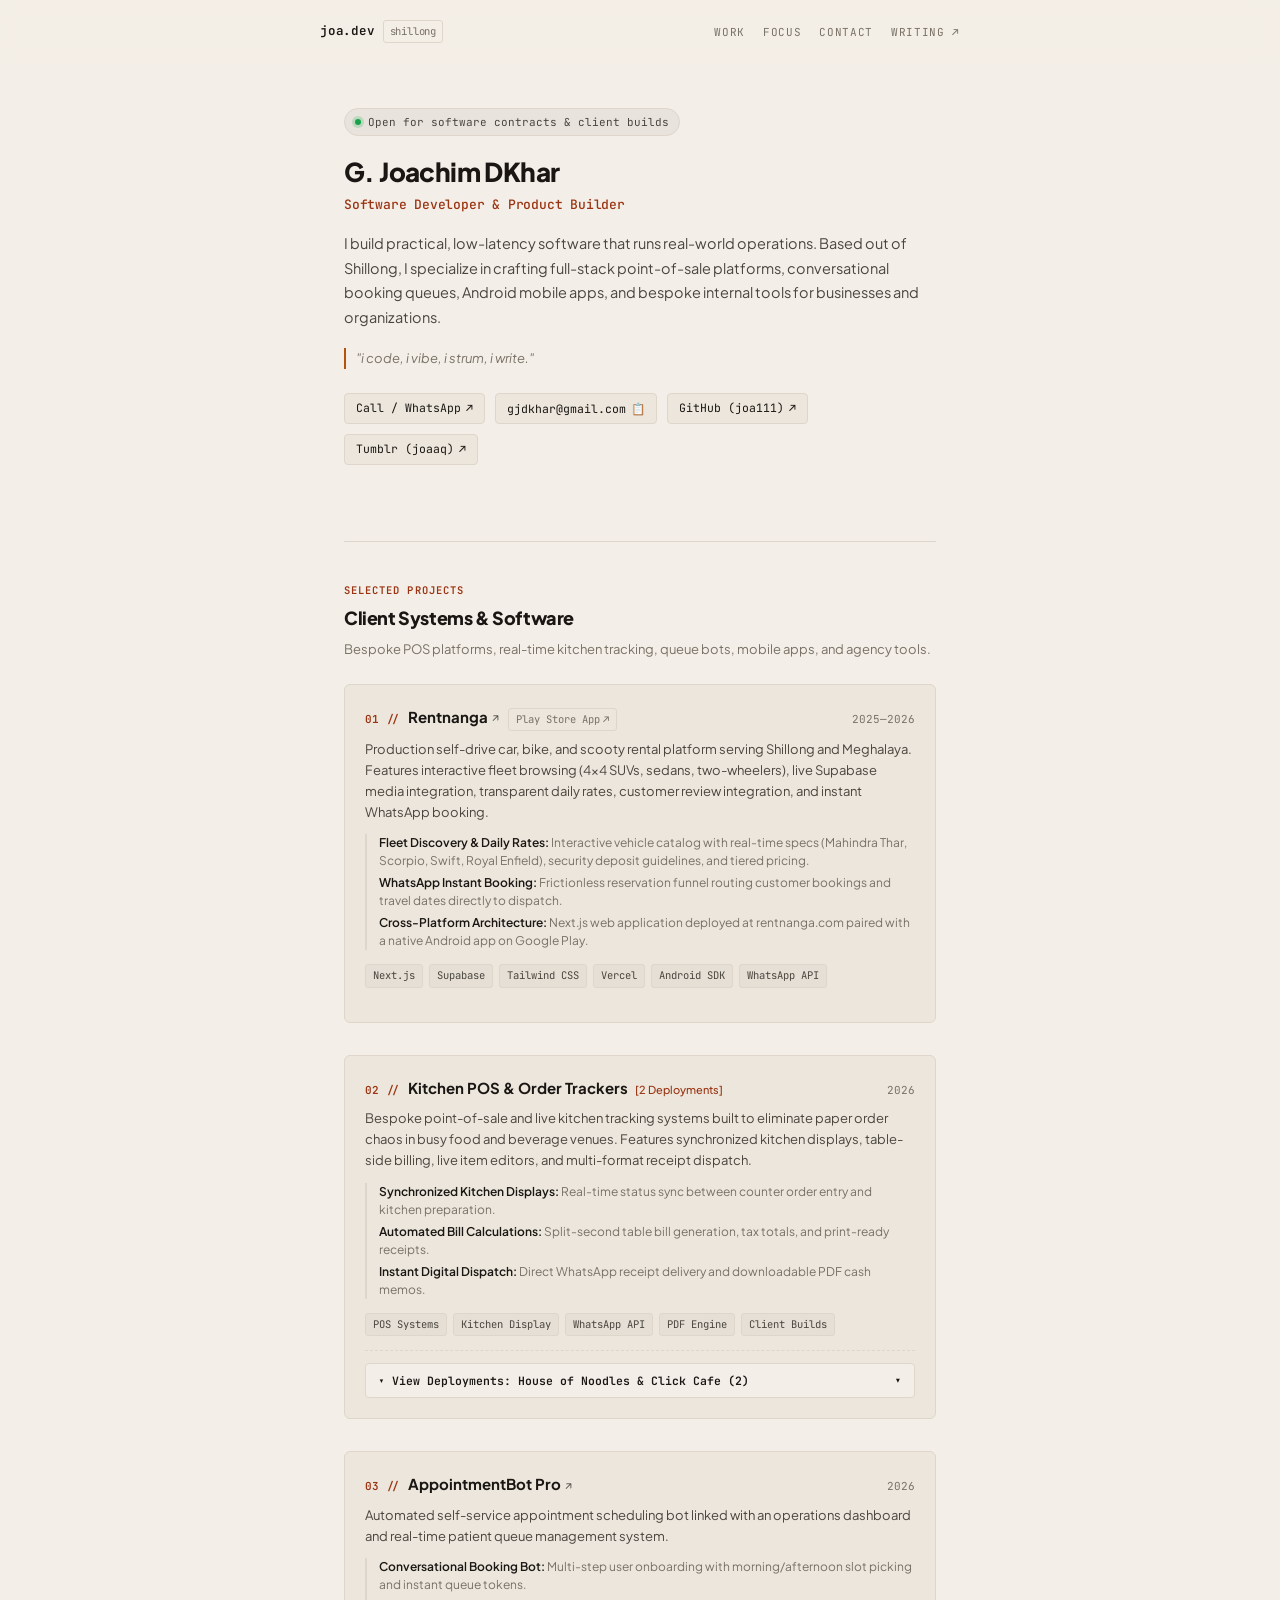
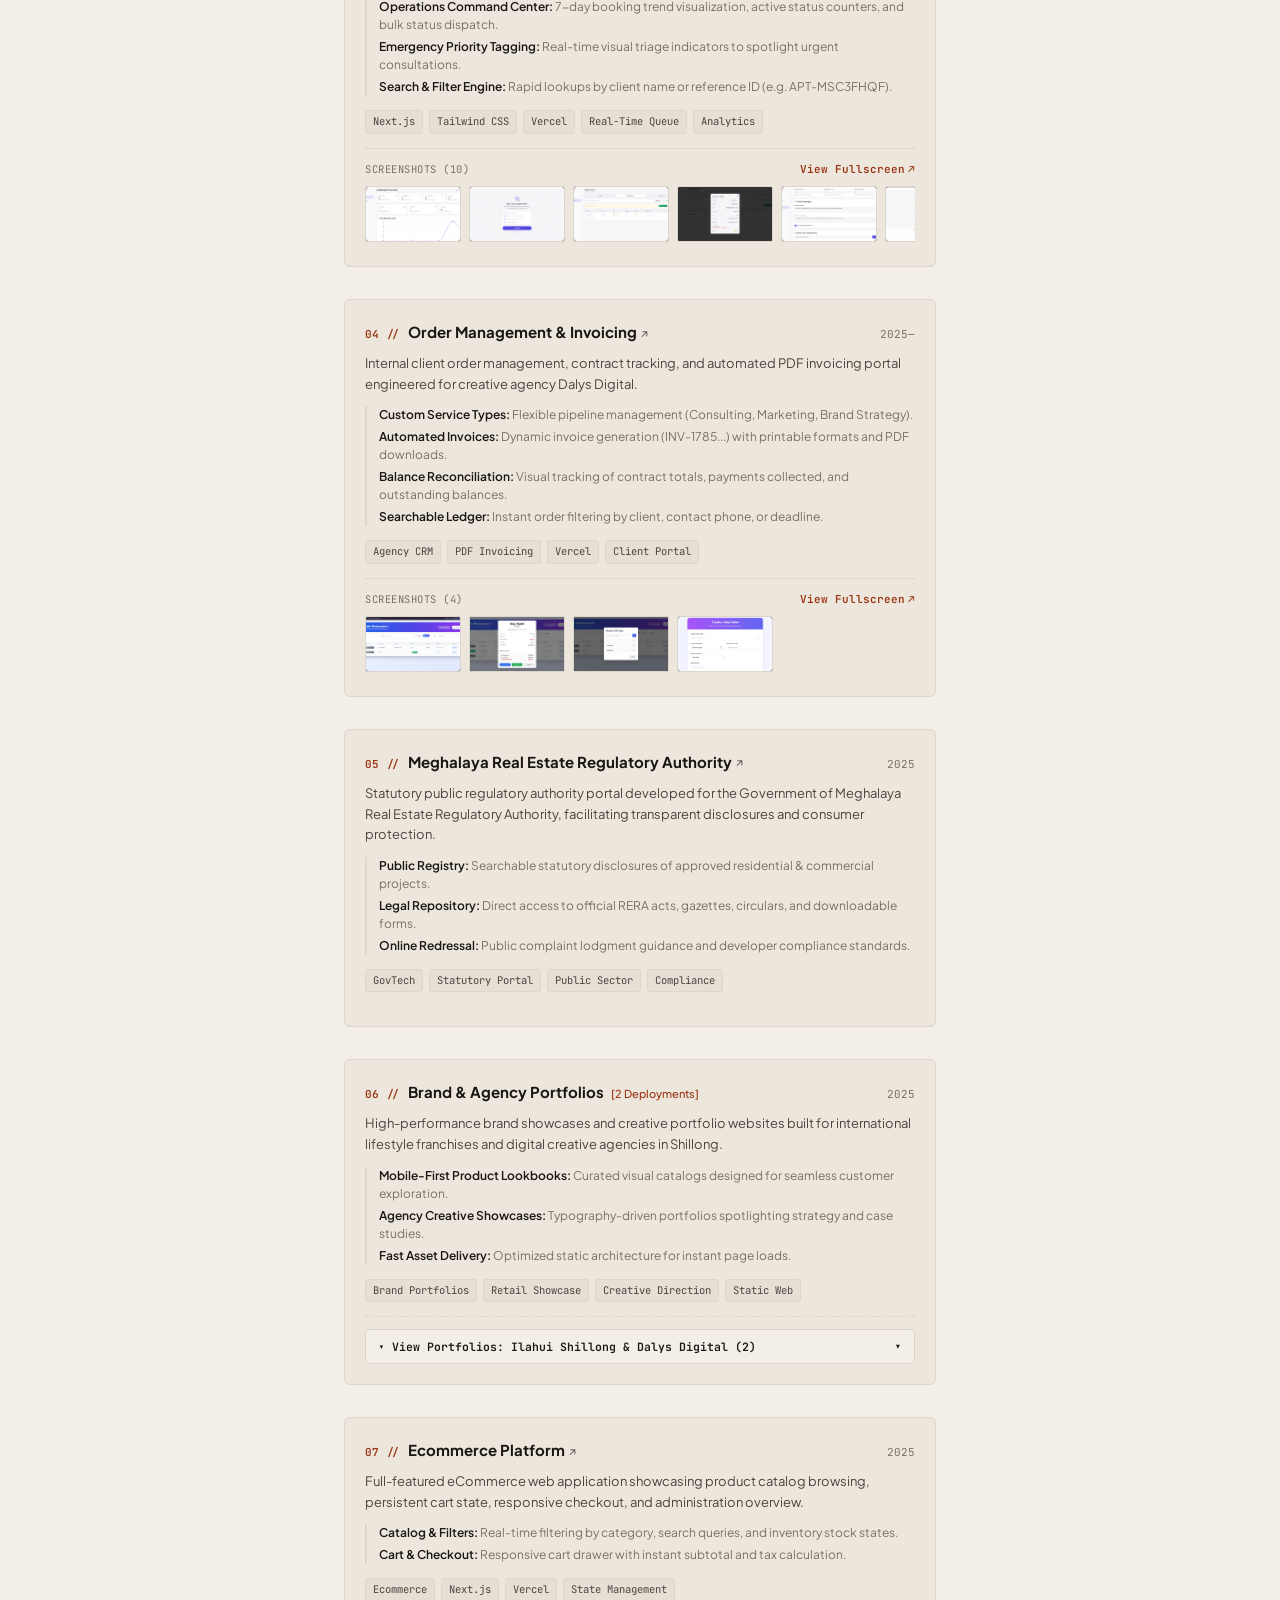
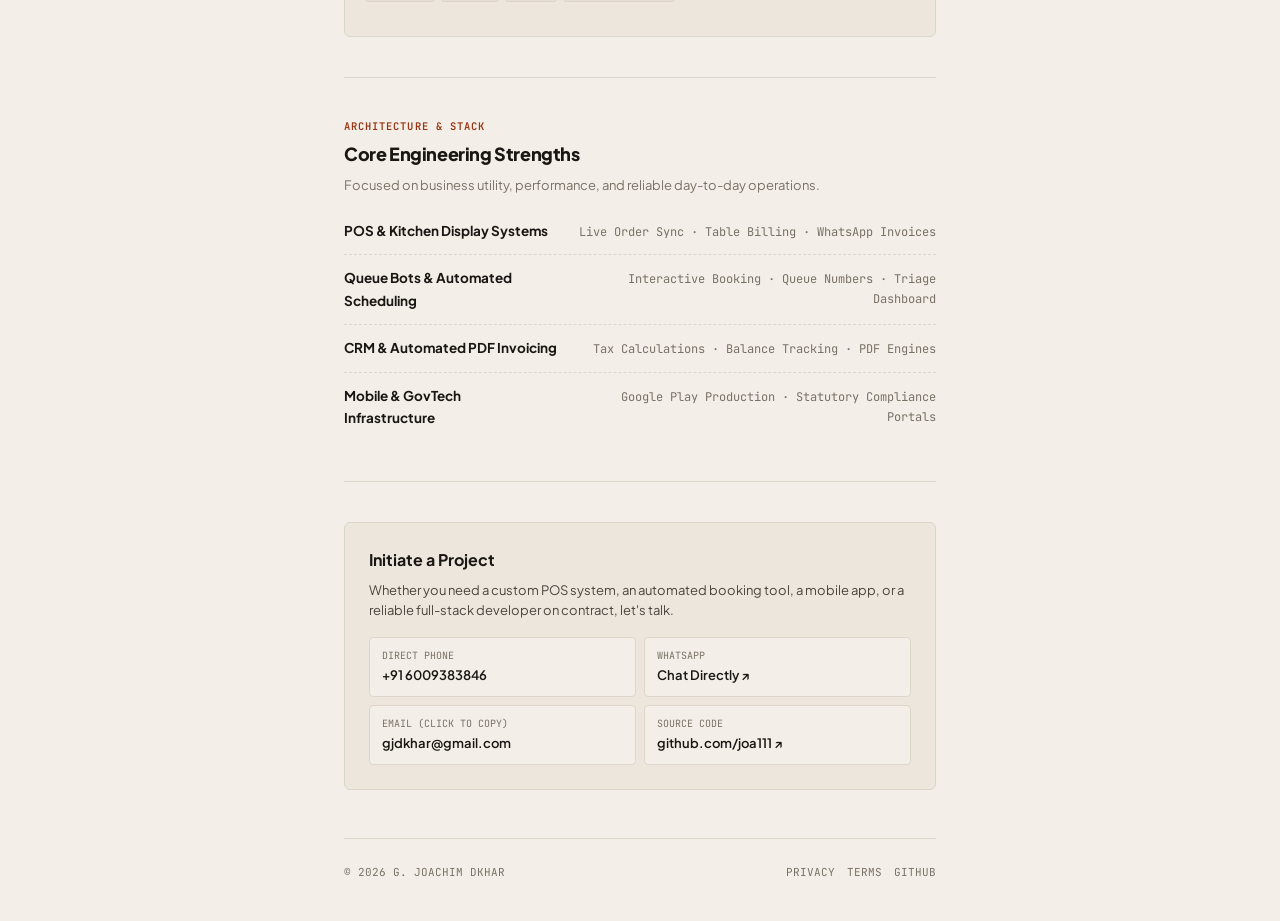
==== index.html @ 20d91b4b "fixed slideshpw" ====
<!DOCTYPE html>
<html lang="en">
<head>
  <meta charset="UTF-8" />
  <meta name="viewport" content="width=device-width, initial-scale=1.0, viewport-fit=cover" />
  
  <title>G. Joachim DKhar — Software Developer &amp; Product Builder</title>
  <meta name="description" content="Portfolio of G. Joachim DKhar (joa). Software developer based in Shillong, Meghalaya. Specializing in custom POS platforms, queue systems, mobile apps, and client tools." />
  <meta name="author" content="G. Joachim DKhar" />
  
  <!-- Open Graph -->
  <meta property="og:title" content="G. Joachim DKhar — Software Developer &amp; Product Builder" />
  <meta property="og:description" content="Custom POS platforms, booking queue bots, Android mobile apps, and client SaaS solutions." />
  <meta property="og:type" content="website" />
  <meta property="og:image" content="assets/noodles-1.png" />
  
  <link rel="icon" href="data:image/svg+xml,<svg xmlns='http://www.w3.org/2000/svg' viewBox='0 0 100 100'><text y='.9em' font-size='90'>⚡</text></svg>" />

  <!-- Google Fonts: Plus Jakarta Sans & JetBrains Mono -->
  <link rel="preconnect" href="https://fonts.googleapis.com" />
  <link rel="preconnect" href="https://fonts.gstatic.com" crossorigin />
  <link href="https://fonts.googleapis.com/css2?family=JetBrains+Mono:wght@400;500;600&family=Plus+Jakarta+Sans:wght@400;500;600;700;800&display=swap" rel="stylesheet" />

  <link rel="stylesheet" href="styles.css" />
</head>
<body>

  <!-- Top Navigation -->
  <header class="site-nav">
    <div class="container nav-row">
      <a href="#top" class="brand-monogram">
        <span>joa.dev</span>
        <span class="badge-city">shillong</span>
      </a>
      <nav class="nav-links">
        <a href="#work">Work</a>
        <a href="#focus">Focus</a>
        <a href="#contact">Contact</a>
        <a href="https://www.tumblr.com/joaaq?source=share" target="_blank" rel="noopener noreferrer">Writing ↗</a>
      </nav>
    </div>
  </header>

  <!-- Main Content -->
  <main id="top">
    <div class="container">

      <!-- Hero Header -->
      <section class="hero">
        <div class="availability-tag">
          <span class="live-dot"></span>
          <span>Open for software contracts &amp; client builds</span>
        </div>

        <h1 class="hero-name">G. Joachim DKhar</h1>
        <p class="hero-role">Software Developer &amp; Product Builder</p>

        <p class="hero-bio">
          I build practical, low-latency software that runs real-world operations. Based out of Shillong, I specialize in crafting full-stack point-of-sale platforms, conversational booking queues, Android mobile apps, and bespoke internal tools for businesses and organizations.
        </p>

        <p class="hero-vibe">
          "i code, i vibe, i strum, i write."
        </p>

        <!-- Quick Connect Chips -->
        <div class="quick-connect-bar">
          <a href="tel:+916009383846" class="connect-pill">
            <span>Call / WhatsApp</span>
            <span>↗</span>
          </a>
          <button type="button" class="connect-pill" onclick="copyVal('gjdkhar@gmail.com', 'email')">
            <span>gjdkhar@gmail.com</span>
            <span>📋</span>
          </button>
          <a href="https://github.com/joa111" target="_blank" rel="noopener noreferrer" class="connect-pill">
            <span>GitHub (joa111)</span>
            <span>↗</span>
          </a>
          <a href="https://www.tumblr.com/joaaq?source=share" target="_blank" rel="noopener noreferrer" class="connect-pill">
            <span>Tumblr (joaaq)</span>
            <span>↗</span>
          </a>
        </div>
      </section>

      <hr class="section-rule" />

      <!-- Selected Work Section -->
      <section id="work">
        <div class="section-intro">
          <span class="section-label-chip">Selected Projects</span>
          <h2 class="section-heading">Client Systems &amp; Software</h2>
          <p class="section-subtext">
            Bespoke POS platforms, real-time kitchen tracking, queue bots, mobile apps, and agency tools.
          </p>
        </div>

        <!-- Rendered Project Stream -->
        <div id="projectsStream" class="projects-stream">
          <!-- Dynamically populated by app.js -->
        </div>
      </section>

      <hr class="section-rule" />

      <!-- Focus & Capabilities -->
      <section id="focus">
        <div class="section-intro">
          <span class="section-label-chip">Architecture &amp; Stack</span>
          <h2 class="section-heading">Core Engineering Strengths</h2>
          <p class="section-subtext">
            Focused on business utility, performance, and reliable day-to-day operations.
          </p>
        </div>

        <div class="focus-ledger">
          <div class="focus-row">
            <span class="focus-item-name">POS &amp; Kitchen Display Systems</span>
            <span class="focus-item-detail">Live Order Sync · Table Billing · WhatsApp Invoices</span>
          </div>
          <div class="focus-row">
            <span class="focus-item-name">Queue Bots &amp; Automated Scheduling</span>
            <span class="focus-item-detail">Interactive Booking · Queue Numbers · Triage Dashboard</span>
          </div>
          <div class="focus-row">
            <span class="focus-item-name">CRM &amp; Automated PDF Invoicing</span>
            <span class="focus-item-detail">Tax Calculations · Balance Tracking · PDF Engines</span>
          </div>
          <div class="focus-row">
            <span class="focus-item-name">Mobile &amp; GovTech Infrastructure</span>
            <span class="focus-item-detail">Google Play Production · Statutory Compliance Portals</span>
          </div>
        </div>
      </section>

      <hr class="section-rule" />

      <!-- Direct Contact Section -->
      <section id="contact">
        <div class="contact-card">
          <h3 class="contact-headline">Initiate a Project</h3>
          <p class="contact-body">
            Whether you need a custom POS system, an automated booking tool, a mobile app, or a reliable full-stack developer on contract, let's talk.
          </p>

          <div class="contact-links-grid">
            <a href="tel:+916009383846" class="contact-tile">
              <span class="tile-label">Direct Phone</span>
              <span class="tile-val">+91 6009383846</span>
            </a>

            <a href="https://wa.me/916009383846" target="_blank" rel="noopener noreferrer" class="contact-tile">
              <span class="tile-label">WhatsApp</span>
              <span class="tile-val">Chat Directly ↗</span>
            </a>

            <div class="contact-tile" style="cursor: pointer" onclick="copyVal('gjdkhar@gmail.com', 'email')">
              <span class="tile-label">Email (Click to Copy)</span>
              <span class="tile-val">gjdkhar@gmail.com</span>
            </div>

            <a href="https://github.com/joa111" target="_blank" rel="noopener noreferrer" class="contact-tile">
              <span class="tile-label">Source Code</span>
              <span class="tile-val">github.com/joa111 ↗</span>
            </a>
          </div>
        </div>
      </section>

      <!-- Footer -->
      <footer class="site-footer">
        <div class="footer-content">
          <span>&copy; 2026 G. Joachim DKhar</span>
          <div class="footer-nav">
            <a href="privacy.html">Privacy</a>
            <a href="terms.html">Terms</a>
            <a href="https://github.com/joa111" target="_blank" rel="noopener noreferrer">GitHub</a>
          </div>
        </div>
      </footer>

    </div>
  </main>

  <!-- Fullscreen Screenshot Viewer Modal -->
  <div id="viewerModal" class="viewer-modal" role="dialog" aria-modal="true" aria-label="Project Screenshot Viewer">
    <div class="viewer-header">
      <div class="viewer-title-info">
        <span id="viewerTitle" class="viewer-title">Project Screenshot</span>
        <span id="viewerCaption" class="viewer-caption">Caption</span>
      </div>
      <button type="button" class="viewer-close-btn" onclick="closeViewer()" aria-label="Close modal">✕</button>
    </div>

    <div id="viewerStage" class="viewer-stage">
      <button type="button" class="viewer-btn viewer-prev" onclick="prevViewerImage()" aria-label="Previous image">←</button>
      <img id="viewerImage" class="viewer-img" src="" alt="Project Screenshot Preview" />
      <button type="button" class="viewer-btn viewer-next" onclick="nextViewerImage()" aria-label="Next image">→</button>
    </div>
  </div>

  <script src="app.js"></script>
</body>
</html>
---- styles.css ----
/* ==========================================================================
   G. Joachim DKhar Portfolio
   Original Tactile Editorial Theme (Warm Parchment & Obsidian Ink)
   Unique layout, craftsman typography, mobile-first responsiveness
   ========================================================================== */

:root {
  /* Warm Tactile Palette */
  --paper: #f3eee7;
  --paper-card: #ece6dc;
  --paper-elevated: #ffffff;
  --ink: #191613;
  --ink-secondary: #4a453e;
  --ink-muted: #797166;
  --ink-faint: #aaa296;
  --rule: #ded6cb;
  --rule-light: #e8e1d7;
  --accent-rust: #9a3412;
  --accent-amber: #b45309;
  --badge-bg: rgba(25, 22, 19, 0.05);

  --max-w: 640px;
  --pad-x: 24px;
  --font-body: 'Plus Jakarta Sans', -apple-system, BlinkMacSystemFont, 'Segoe UI', Roboto, sans-serif;
  --font-mono: 'JetBrains Mono', ui-monospace, Menlo, Monaco, Consolas, monospace;
}

/* Reset */
*, *::before, *::after {
  box-sizing: border-box;
  margin: 0;
  padding: 0;
}

html {
  background-color: var(--paper);
  color: var(--ink);
  font-family: var(--font-body);
  font-size: 14.5px;
  line-height: 1.65;
  -webkit-font-smoothing: antialiased;
  -moz-osx-font-smoothing: grayscale;
  scroll-behavior: smooth;
  scroll-padding-top: 40px;
}

body {
  background-color: var(--paper);
  color: var(--ink);
  min-height: 100vh;
  display: flex;
  flex-direction: column;
}

a {
  color: inherit;
  text-decoration: none;
  transition: color 0.15s ease, opacity 0.15s ease;
}

a:hover {
  color: var(--accent-rust);
}

button {
  font-family: inherit;
  font-size: inherit;
  border: none;
  background: none;
  cursor: pointer;
  color: inherit;
}

/* Container */
.container {
  width: 100%;
  max-width: var(--max-w);
  padding: 0 var(--pad-x);
  margin: 0 auto;
}

/* ==========================================================================
   Header & Navigation
   ========================================================================== */

.site-nav {
  position: sticky;
  top: 0;
  background: rgba(243, 238, 231, 0.92);
  backdrop-filter: blur(10px);
  -webkit-backdrop-filter: blur(10px);
  z-index: 100;
  border-bottom: 1px solid transparent;
  transition: border-color 0.2s ease;
}

.site-nav.scrolled {
  border-bottom-color: var(--rule);
}

.nav-row {
  display: flex;
  justify-content: space-between;
  align-items: center;
  padding: 20px 0;
}

.brand-monogram {
  display: flex;
  align-items: center;
  gap: 8px;
  font-family: var(--font-mono);
  font-size: 12.5px;
  font-weight: 600;
  letter-spacing: -0.2px;
}

.brand-monogram .badge-city {
  font-size: 10.5px;
  color: var(--ink-muted);
  font-weight: 400;
  border: 1px solid var(--rule);
  padding: 2px 6px;
  border-radius: 3px;
}

.nav-links {
  display: flex;
  gap: 18px;
  font-family: var(--font-mono);
  font-size: 11px;
  text-transform: uppercase;
  letter-spacing: 0.06em;
  color: var(--ink-muted);
}

.nav-links a {
  color: var(--ink-muted);
}

.nav-links a:hover {
  color: var(--ink);
  text-decoration: none;
}

/* ==========================================================================
   Hero Section
   ========================================================================== */

.hero {
  padding-top: 44px;
  padding-bottom: 36px;
}

.availability-tag {
  display: inline-flex;
  align-items: center;
  gap: 7px;
  font-family: var(--font-mono);
  font-size: 11px;
  color: var(--ink-secondary);
  background: var(--badge-bg);
  border: 1px solid var(--rule);
  padding: 4px 10px;
  border-radius: 999px;
  margin-bottom: 20px;
}

.availability-tag .live-dot {
  width: 6px;
  height: 6px;
  background-color: #16a34a;
  border-radius: 50%;
  box-shadow: 0 0 0 3px rgba(22, 163, 74, 0.2);
}

.hero-name {
  font-size: 26px;
  font-weight: 800;
  letter-spacing: -0.6px;
  line-height: 1.2;
  margin-bottom: 6px;
  color: var(--ink);
}

.hero-role {
  font-family: var(--font-mono);
  font-size: 13px;
  color: var(--accent-rust);
  font-weight: 500;
  margin-bottom: 16px;
  letter-spacing: -0.2px;
}

.hero-bio {
  font-size: 14.5px;
  color: var(--ink-secondary);
  line-height: 1.7;
  margin-bottom: 18px;
}

.hero-vibe {
  font-size: 13px;
  font-style: italic;
  color: var(--ink-muted);
  border-left: 2px solid var(--accent-amber);
  padding-left: 10px;
  margin-bottom: 24px;
}

/* Quick Touchpoints Bar */
.quick-connect-bar {
  display: flex;
  flex-wrap: wrap;
  gap: 10px;
  font-family: var(--font-mono);
  font-size: 11.5px;
}

.connect-pill {
  display: inline-flex;
  align-items: center;
  gap: 5px;
  padding: 5px 11px;
  border: 1px solid var(--rule);
  background: var(--paper-card);
  border-radius: 4px;
  color: var(--ink);
  transition: all 0.15s ease;
}

.connect-pill:hover {
  border-color: var(--accent-rust);
  color: var(--accent-rust);
  background: var(--paper);
}

/* ==========================================================================
   Section Dividers & Headers
   ========================================================================== */

.section-rule {
  border: none;
  border-top: 1px solid var(--rule);
  margin: 40px 0;
}

.section-intro {
  margin-bottom: 24px;
}

.section-label-chip {
  font-family: var(--font-mono);
  font-size: 10.5px;
  text-transform: uppercase;
  letter-spacing: 0.1em;
  color: var(--accent-rust);
  font-weight: 600;
  margin-bottom: 4px;
  display: block;
}

.section-heading {
  font-size: 18px;
  font-weight: 800;
  letter-spacing: -0.4px;
  color: var(--ink);
  margin-bottom: 6px;
}

.section-subtext {
  font-size: 13px;
  color: var(--ink-muted);
  line-height: 1.6;
}

/* ==========================================================================
   Project Cards (Original Journal Layout)
   ========================================================================== */

.projects-stream {
  display: flex;
  flex-direction: column;
  gap: 32px;
}

.project-entry {
  background: var(--paper-card);
  border: 1px solid var(--rule);
  border-radius: 6px;
  padding: 20px;
  transition: border-color 0.2s ease;
}

.project-entry:hover {
  border-color: var(--ink-muted);
}

.project-topbar {
  display: flex;
  justify-content: space-between;
  align-items: baseline;
  gap: 12px;
  margin-bottom: 8px;
}

.project-index-title {
  display: flex;
  align-items: baseline;
  gap: 8px;
  flex-wrap: wrap;
}

.project-num {
  font-family: var(--font-mono);
  font-size: 11px;
  font-weight: 600;
  color: var(--accent-rust);
}

.project-name {
  font-size: 15px;
  font-weight: 700;
  color: var(--ink);
}

.project-name a {
  display: inline-flex;
  align-items: center;
  gap: 4px;
}

.project-name a:hover {
  color: var(--accent-rust);
}

.project-meta-year {
  font-family: var(--font-mono);
  font-size: 11px;
  color: var(--ink-muted);
  white-space: nowrap;
}

.project-summary-text {
  font-size: 13px;
  color: var(--ink-secondary);
  line-height: 1.6;
  margin-bottom: 12px;
}

/* Highlights */
.project-bullet-list {
  list-style: none;
  display: flex;
  flex-direction: column;
  gap: 4px;
  padding-left: 12px;
  border-left: 2px solid var(--rule);
  margin-bottom: 14px;
}

.project-bullet-list li {
  font-size: 12px;
  color: var(--ink-muted);
  line-height: 1.5;
}

.project-bullet-list li strong {
  color: var(--ink);
  font-weight: 600;
}

/* Tech Pills */
.project-tech-chips {
  display: flex;
  flex-wrap: wrap;
  gap: 6px;
  margin-bottom: 14px;
}

.chip {
  font-family: var(--font-mono);
  font-size: 10.5px;
  color: var(--ink-secondary);
  background: rgba(0, 0, 0, 0.03);
  border: 1px solid var(--rule);
  padding: 2px 7px;
  border-radius: 3px;
}

/* Interactive Screenshot Drawer */
.screenshot-dock {
  border-top: 1px solid var(--rule);
  padding-top: 12px;
  margin-top: 6px;
}

.screenshot-dock-bar {
  display: flex;
  justify-content: space-between;
  align-items: center;
  margin-bottom: 8px;
}

.dock-label {
  font-family: var(--font-mono);
  font-size: 10.5px;
  text-transform: uppercase;
  letter-spacing: 0.05em;
  color: var(--ink-muted);
}

.dock-expand-btn {
  font-family: var(--font-mono);
  font-size: 11px;
  color: var(--accent-rust);
  font-weight: 600;
  display: inline-flex;
  align-items: center;
  gap: 3px;
}

.dock-expand-btn:hover {
  text-decoration: underline;
}

.screenshot-strip {
  display: flex;
  gap: 8px;
  overflow-x: auto;
  padding-bottom: 4px;
  scrollbar-width: thin;
  scrollbar-color: var(--rule) transparent;
}

.screenshot-strip::-webkit-scrollbar {
  height: 4px;
}

.screenshot-strip::-webkit-scrollbar-thumb {
  background: var(--rule);
  border-radius: 2px;
}

.strip-item {
  flex-shrink: 0;
  width: 96px;
  height: 56px;
  border-radius: 3px;
  border: 1px solid var(--rule);
  background: #000;
  overflow: hidden;
  cursor: pointer;
  transition: transform 0.15s ease, border-color 0.15s ease;
}

.strip-item:hover {
  transform: translateY(-2px);
  border-color: var(--ink);
}

.strip-item img {
  width: 100%;
  height: 100%;
  object-fit: cover;
  object-position: top center;
  display: block;
}

/* Expandable Project Groups (Kitchen POS & Portfolios) */
.project-expand-action {
  margin-top: 14px;
  padding-top: 12px;
  border-top: 1px dashed var(--rule);
}

.expand-trigger-btn {
  display: inline-flex;
  align-items: center;
  justify-content: space-between;
  width: 100%;
  padding: 8px 12px;
  background: var(--paper);
  border: 1px solid var(--rule);
  border-radius: 4px;
  font-family: var(--font-mono);
  font-size: 11.5px;
  font-weight: 600;
  color: var(--ink);
  transition: all 0.15s ease;
}

.expand-trigger-btn:hover {
  border-color: var(--accent-rust);
  color: var(--accent-rust);
}

.expand-trigger-btn .sign-icon {
  font-size: 13px;
  transition: transform 0.2s ease;
}

.expand-trigger-btn.active .sign-icon {
  transform: rotate(180deg);
}

.expandable-deck {
  display: none;
  flex-direction: column;
  gap: 20px;
  margin-top: 16px;
  padding-top: 4px;
}

.expandable-deck.open {
  display: flex;
  animation: fadeInDown 0.25s ease forwards;
}

@keyframes fadeInDown {
  from {
    opacity: 0;
    transform: translateY(-6px);
  }
  to {
    opacity: 1;
    transform: translateY(0);
  }
}

.sub-project-card {
  background: var(--paper);
  border: 1px solid var(--rule);
  border-left: 3px solid var(--accent-rust);
  border-radius: 4px;
  padding: 16px;
}

.sub-project-header {
  display: flex;
  justify-content: space-between;
  align-items: baseline;
  gap: 10px;
  margin-bottom: 6px;
}

.sub-project-title {
  font-size: 14px;
  font-weight: 700;
  color: var(--ink);
}

.sub-project-title a {
  display: inline-flex;
  align-items: center;
  gap: 4px;
}

.sub-project-desc {
  font-size: 12.5px;
  color: var(--ink-secondary);
  line-height: 1.55;
  margin-bottom: 10px;
}

/* ==========================================================================
   Focus & Capabilities
   ========================================================================== */

.focus-ledger {
  display: flex;
  flex-direction: column;
  gap: 12px;
}

.focus-row {
  display: flex;
  justify-content: space-between;
  align-items: baseline;
  gap: 16px;
  padding-bottom: 12px;
  border-bottom: 1px dashed var(--rule);
}

.focus-row:last-child {
  border-bottom: none;
}

.focus-item-name {
  font-size: 13.5px;
  font-weight: 700;
  color: var(--ink);
}

.focus-item-detail {
  font-size: 12px;
  color: var(--ink-muted);
  text-align: right;
  font-family: var(--font-mono);
}

/* ==========================================================================
   Contact / Footer
   ========================================================================== */

.contact-card {
  background: var(--paper-card);
  border: 1px solid var(--rule);
  border-radius: 6px;
  padding: 24px;
}

.contact-headline {
  font-size: 16px;
  font-weight: 700;
  color: var(--ink);
  margin-bottom: 6px;
}

.contact-body {
  font-size: 13px;
  color: var(--ink-secondary);
  line-height: 1.6;
  margin-bottom: 16px;
}

.contact-links-grid {
  display: grid;
  grid-template-columns: 1fr;
  gap: 8px;
}

@media (min-width: 480px) {
  .contact-links-grid {
    grid-template-columns: 1fr 1fr;
  }
}

.contact-tile {
  display: flex;
  flex-direction: column;
  padding: 10px 12px;
  background: var(--paper);
  border: 1px solid var(--rule);
  border-radius: 4px;
  transition: border-color 0.15s ease;
}

.contact-tile:hover {
  border-color: var(--accent-rust);
}

.tile-label {
  font-family: var(--font-mono);
  font-size: 10px;
  text-transform: uppercase;
  color: var(--ink-muted);
}

.tile-val {
  font-size: 13px;
  font-weight: 600;
  color: var(--ink);
}

/* Site Footer */
.site-footer {
  border-top: 1px solid var(--rule);
  padding: 24px 0 40px;
  margin-top: 48px;
}

.footer-content {
  display: flex;
  justify-content: space-between;
  align-items: center;
  font-family: var(--font-mono);
  font-size: 11px;
  color: var(--ink-muted);
  text-transform: uppercase;
}

.footer-nav {
  display: flex;
  gap: 12px;
}

/* ==========================================================================
   Lightbox Modal
   ========================================================================== */

.viewer-modal {
  position: fixed;
  inset: 0;
  z-index: 1000;
  background: rgba(25, 22, 19, 0.94);
  backdrop-filter: blur(10px);
  -webkit-backdrop-filter: blur(10px);
  display: flex;
  flex-direction: column;
  opacity: 0;
  pointer-events: none;
  transition: opacity 0.2s ease;
}

.viewer-modal.active {
  opacity: 1;
  pointer-events: auto;
}

.viewer-header {
  display: flex;
  justify-content: space-between;
  align-items: center;
  padding: 14px 20px;
  border-bottom: 1px solid rgba(255, 255, 255, 0.12);
  color: #fff;
  max-width: 960px;
  width: 100%;
  margin: 0 auto;
}

.viewer-title-info {
  display: flex;
  flex-direction: column;
}

.viewer-title {
  font-size: 13px;
  font-weight: 700;
  color: #fff;
}

.viewer-caption {
  font-family: var(--font-mono);
  font-size: 11px;
  color: rgba(255, 255, 255, 0.65);
}

.viewer-close-btn {
  font-size: 18px;
  color: #fff;
  padding: 4px 8px;
}

.viewer-stage {
  flex: 1;
  display: flex;
  align-items: center;
  justify-content: center;
  position: relative;
  padding: 16px;
  max-width: 1000px;
  margin: 0 auto;
  width: 100%;
}

.viewer-img {
  max-width: 100%;
  max-height: 80vh;
  object-fit: contain;
  border-radius: 4px;
  box-shadow: 0 10px 30px rgba(0, 0, 0, 0.6);
  border: 1px solid rgba(255, 255, 255, 0.1);
}

.viewer-btn {
  position: absolute;
  top: 50%;
  transform: translateY(-50%);
  width: 38px;
  height: 38px;
  border-radius: 50%;
  background: rgba(255, 255, 255, 0.12);
  border: 1px solid rgba(255, 255, 255, 0.2);
  color: #fff;
  display: flex;
  align-items: center;
  justify-content: center;
  cursor: pointer;
  transition: all 0.15s ease;
  font-size: 14px;
}

.viewer-btn:hover {
  background: #fff;
  color: #000;
}

.viewer-prev { left: 16px; }
.viewer-next { right: 16px; }

/* Toast */
.toast-pill {
  position: fixed;
  bottom: 24px;
  left: 50%;
  transform: translateX(-50%) translateY(20px);
  background: var(--ink);
  color: var(--paper);
  font-family: var(--font-mono);
  font-size: 11px;
  padding: 6px 14px;
  border-radius: 4px;
  opacity: 0;
  pointer-events: none;
  transition: all 0.2s ease;
  z-index: 2000;
}

.toast-pill.show {
  opacity: 1;
  transform: translateX(-50%) translateY(0);
}

/* Mobile Tweaks */
@media (max-width: 480px) {
  :root {
    --pad-x: 18px;
  }

  .hero-name {
    font-size: 22px;
  }

  .nav-links {
    gap: 12px;
    font-size: 10px;
  }

  .viewer-prev { left: 6px; }
  .viewer-next { right: 6px; }
}
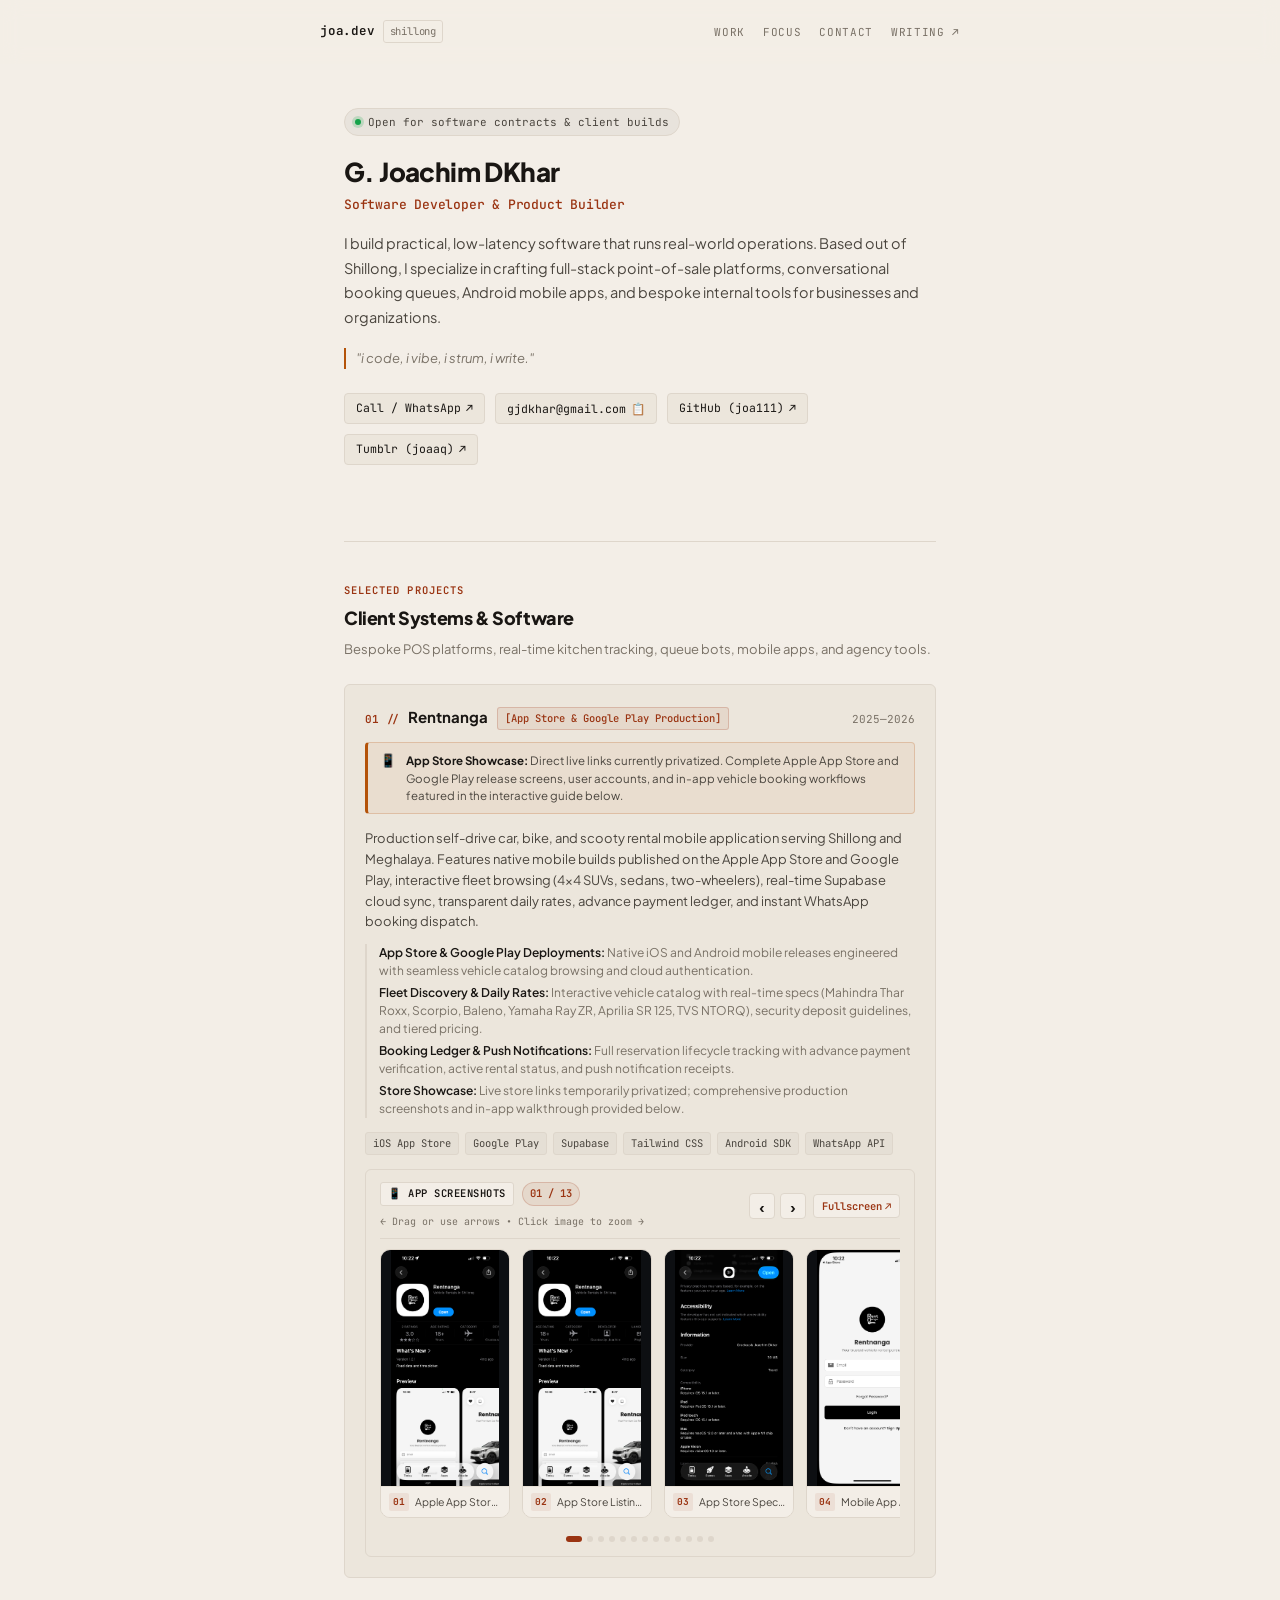
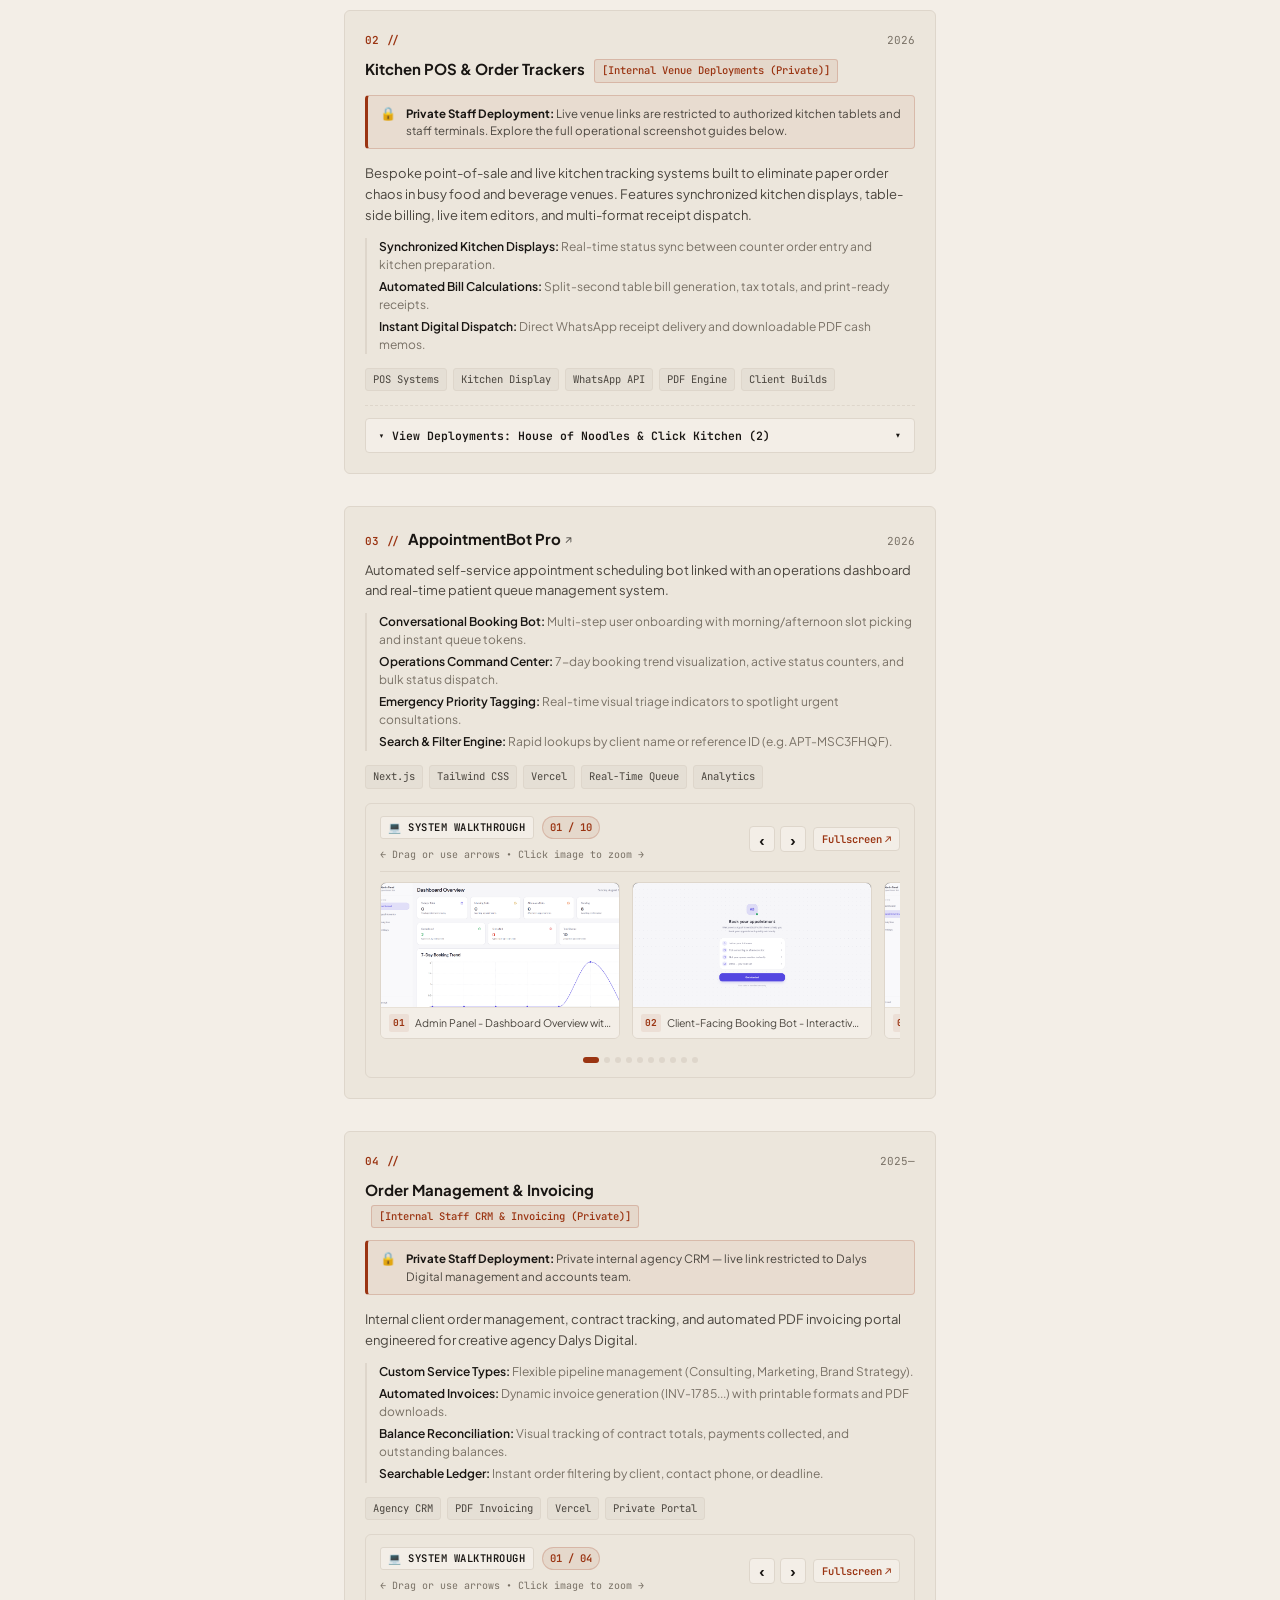
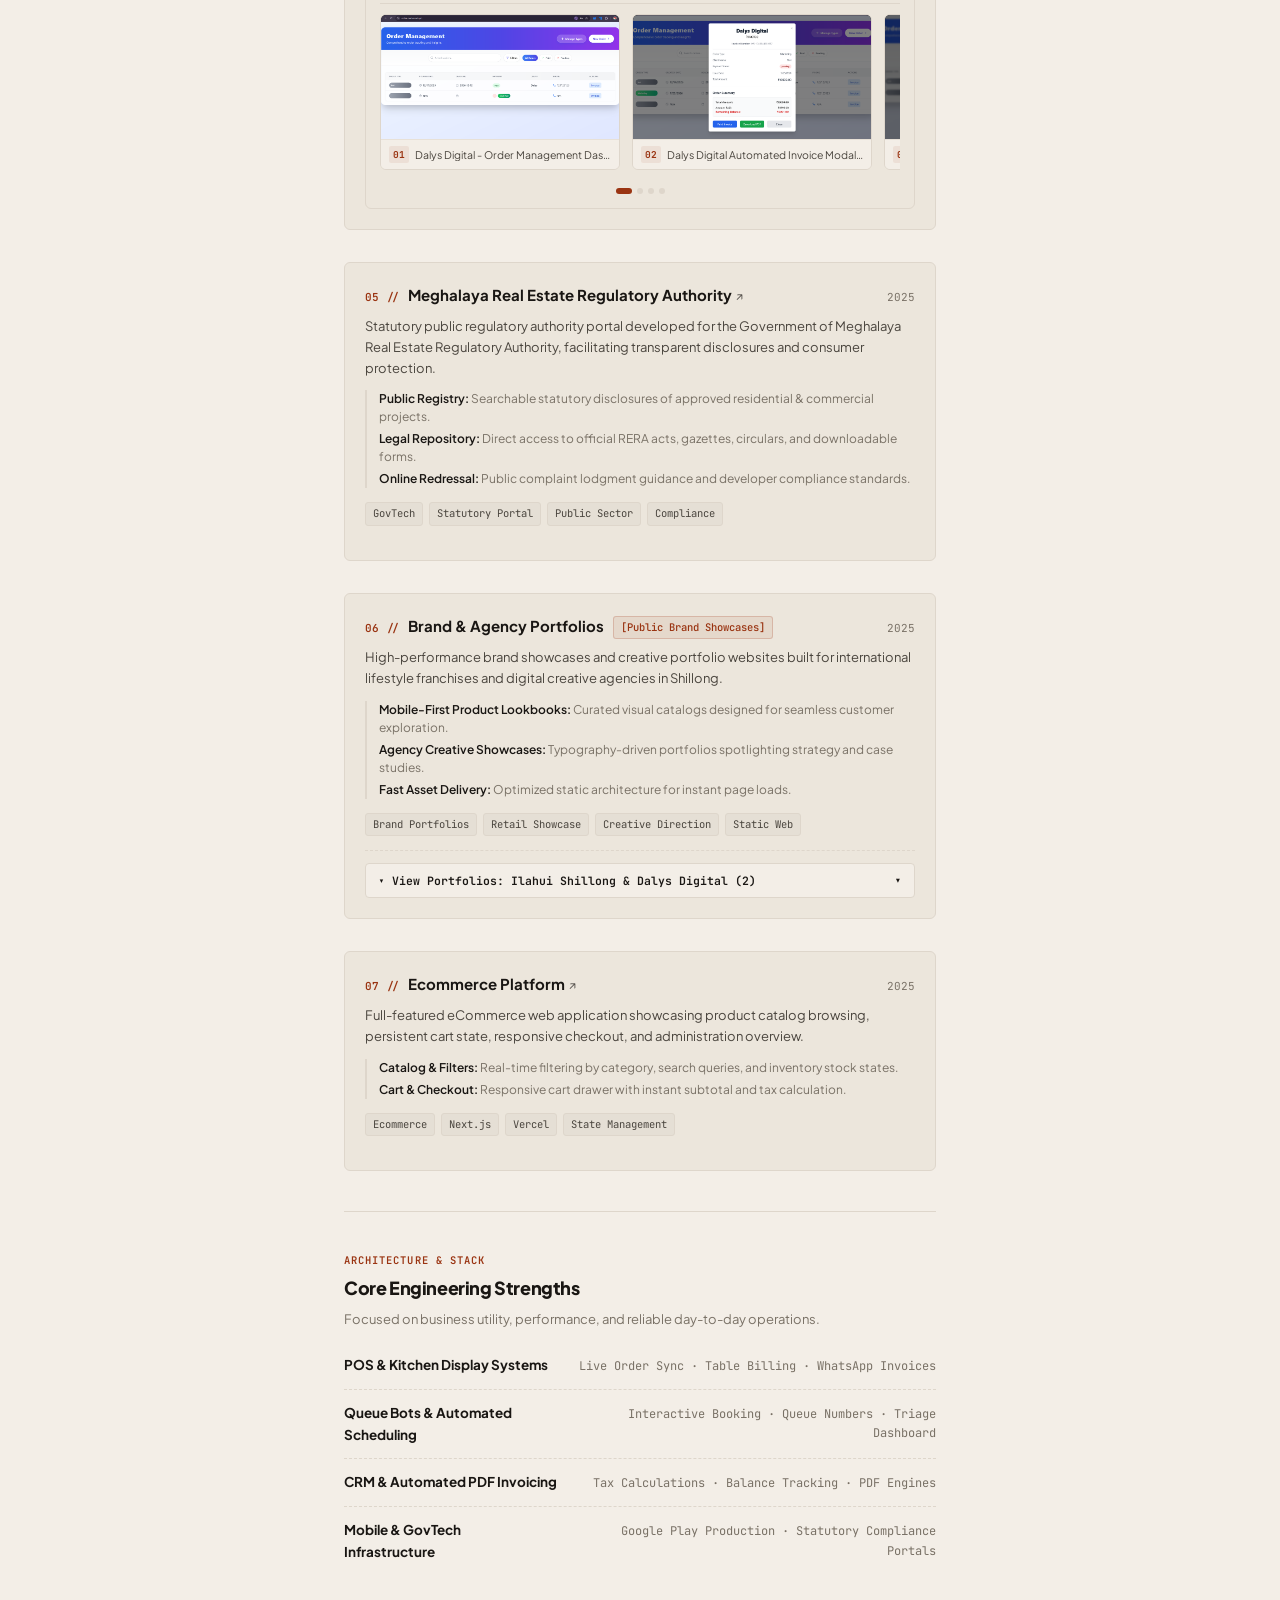
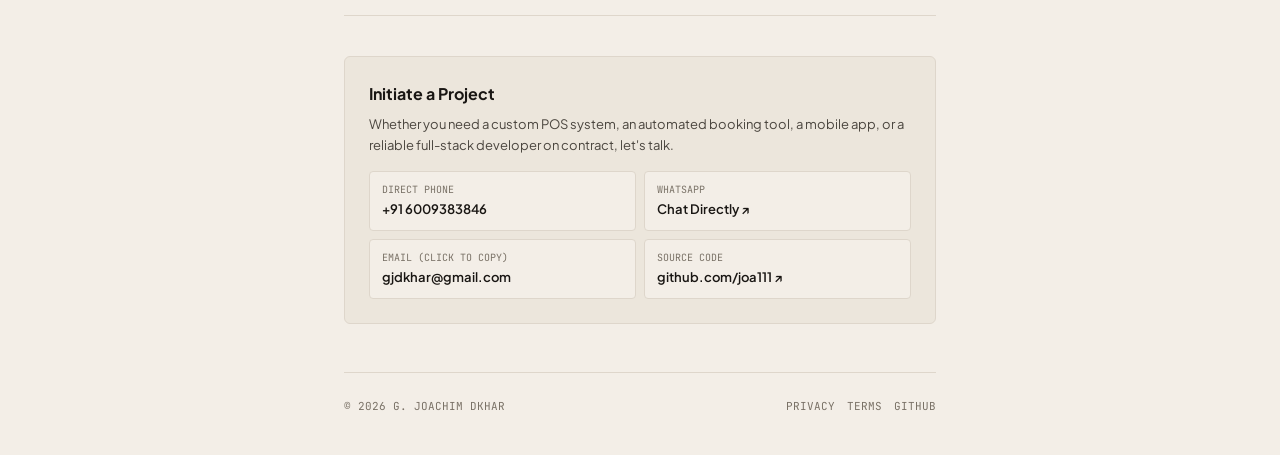
==== commit b5a6d27b: "fixed img" ====
--- a/index.html
+++ b/index.html
@@ -184,19 +184,34 @@
   </main>
 
   <!-- Fullscreen Screenshot Viewer Modal -->
-  <div id="viewerModal" class="viewer-modal" role="dialog" aria-modal="true" aria-label="Project Screenshot Viewer">
+  <div id="viewerModal" class="viewer-modal" role="dialog" aria-modal="true" aria-label="Project Screenshot Viewer" onclick="handleBackdropClick(event)">
     <div class="viewer-header">
       <div class="viewer-title-info">
         <span id="viewerTitle" class="viewer-title">Project Screenshot</span>
-        <span id="viewerCaption" class="viewer-caption">Caption</span>
-      </div>
-      <button type="button" class="viewer-close-btn" onclick="closeViewer()" aria-label="Close modal">✕</button>
+        <div class="viewer-meta-row">
+          <span id="viewerCounterBadge" class="viewer-counter-badge">01 / 01</span>
+          <span id="viewerCaption" class="viewer-caption">Caption</span>
+        </div>
+      </div>
+      <div class="viewer-header-actions">
+        <span class="viewer-keyboard-tip">← / → to browse • Esc to close</span>
+        <button type="button" class="viewer-close-btn" onclick="closeViewer()" aria-label="Close modal">✕</button>
+      </div>
     </div>
 
     <div id="viewerStage" class="viewer-stage">
-      <button type="button" class="viewer-btn viewer-prev" onclick="prevViewerImage()" aria-label="Previous image">←</button>
-      <img id="viewerImage" class="viewer-img" src="" alt="Project Screenshot Preview" />
-      <button type="button" class="viewer-btn viewer-next" onclick="nextViewerImage()" aria-label="Next image">→</button>
+      <button type="button" class="viewer-btn viewer-prev" onclick="prevViewerImage()" aria-label="Previous image">‹</button>
+      <div class="viewer-img-wrap">
+        <img id="viewerImage" class="viewer-img" src="" alt="Project Screenshot Preview" />
+      </div>
+      <button type="button" class="viewer-btn viewer-next" onclick="nextViewerImage()" aria-label="Next image">›</button>
+    </div>
+
+    <!-- Modal Thumbnail Guide Strip -->
+    <div class="viewer-footer-bar">
+      <div id="viewerThumbStrip" class="viewer-thumb-strip">
+        <!-- Dynamically rendered -->
+      </div>
     </div>
   </div>
 
--- a/styles.css
+++ b/styles.css
@@ -388,83 +388,360 @@
   border-radius: 3px;
 }
 
-/* Interactive Screenshot Drawer */
-.screenshot-dock {
-  border-top: 1px solid var(--rule);
-  padding-top: 12px;
-  margin-top: 6px;
-}
-
-.screenshot-dock-bar {
+/* Status Badges & Private System Notice */
+.badge-status-private {
+  font-family: var(--font-mono);
+  font-size: 10.5px;
+  font-weight: 500;
+  color: var(--accent-rust);
+  background: rgba(154, 52, 18, 0.08);
+  padding: 2px 7px;
+  border-radius: 3px;
+  border: 1px solid rgba(154, 52, 18, 0.2);
+  margin-left: 6px;
+  vertical-align: middle;
+  display: inline-block;
+}
+
+.private-deployment-notice {
+  display: flex;
+  align-items: flex-start;
+  gap: 10px;
+  padding: 9px 12px;
+  margin: 12px 0 14px 0;
+  background: rgba(154, 52, 18, 0.05);
+  border: 1px solid rgba(154, 52, 18, 0.2);
+  border-left: 3px solid var(--accent-rust);
+  border-radius: 4px;
+  font-size: 11.5px;
+  line-height: 1.5;
+  color: var(--ink-secondary);
+}
+
+.private-deployment-notice.app-store-notice {
+  background: rgba(180, 83, 9, 0.06);
+  border-color: rgba(180, 83, 9, 0.22);
+  border-left-color: var(--accent-amber);
+}
+
+.private-deployment-notice .notice-icon {
+  font-size: 13px;
+  line-height: 1.2;
+  flex-shrink: 0;
+  margin-top: 1px;
+}
+
+.private-deployment-notice .notice-text {
+  flex: 1;
+}
+
+.private-deployment-notice .notice-text strong {
+  color: var(--ink);
+  font-weight: 700;
+}
+
+/* Interactive Fast Screenshot Slider & Guide */
+.slider-wrapper {
+  margin-top: 14px;
+  background: var(--paper-card);
+  border: 1px solid var(--rule);
+  border-radius: 6px;
+  padding: 12px 14px 14px 14px;
+  position: relative;
+}
+
+.slider-header-bar {
   display: flex;
   justify-content: space-between;
   align-items: center;
-  margin-bottom: 8px;
-}
-
-.dock-label {
+  gap: 8px;
+  margin-bottom: 10px;
+  padding-bottom: 8px;
+  border-bottom: 1px solid var(--rule);
+}
+
+.slider-guide-info {
+  display: flex;
+  align-items: center;
+  gap: 8px;
+  flex-wrap: wrap;
+}
+
+.slider-badge-label {
   font-family: var(--font-mono);
   font-size: 10.5px;
+  font-weight: 600;
   text-transform: uppercase;
   letter-spacing: 0.05em;
+  color: var(--ink);
+  background: var(--paper);
+  border: 1px solid var(--rule);
+  padding: 2px 7px;
+  border-radius: 3px;
+}
+
+.slider-counter-pill {
+  font-family: var(--font-mono);
+  font-size: 10.5px;
+  font-weight: 600;
+  color: var(--accent-rust);
+  background: rgba(154, 52, 18, 0.08);
+  padding: 2px 7px;
+  border-radius: 999px;
+  border: 1px solid rgba(154, 52, 18, 0.2);
+}
+
+.slider-guide-text {
+  font-family: var(--font-mono);
+  font-size: 10px;
   color: var(--ink-muted);
 }
 
-.dock-expand-btn {
-  font-family: var(--font-mono);
-  font-size: 11px;
+.slider-nav-actions {
+  display: flex;
+  align-items: center;
+  gap: 5px;
+}
+
+.slider-nav-btn {
+  width: 26px;
+  height: 26px;
+  border-radius: 4px;
+  background: var(--paper);
+  border: 1px solid var(--rule);
+  color: var(--ink);
+  font-size: 15px;
+  font-weight: 700;
+  line-height: 1;
+  display: flex;
+  align-items: center;
+  justify-content: center;
+  cursor: pointer;
+  transition: all 0.15s ease;
+}
+
+.slider-nav-btn:hover {
+  background: var(--ink);
+  color: var(--paper);
+  border-color: var(--ink);
+}
+
+.slider-fullscreen-action {
+  font-family: var(--font-mono);
+  font-size: 10.5px;
+  font-weight: 600;
   color: var(--accent-rust);
-  font-weight: 600;
+  background: var(--paper);
+  border: 1px solid var(--rule);
+  padding: 4px 8px;
+  border-radius: 4px;
   display: inline-flex;
   align-items: center;
   gap: 3px;
-}
-
-.dock-expand-btn:hover {
-  text-decoration: underline;
-}
-
-.screenshot-strip {
-  display: flex;
-  gap: 8px;
+  cursor: pointer;
+  transition: all 0.15s ease;
+  margin-left: 2px;
+}
+
+.slider-fullscreen-action:hover {
+  background: var(--accent-rust);
+  color: #fff;
+  border-color: var(--accent-rust);
+}
+
+/* Track Container & Scroll Snap */
+.slider-track-wrap {
+  position: relative;
+  width: 100%;
+}
+
+.slider-track {
+  display: flex;
+  gap: 12px;
   overflow-x: auto;
-  padding-bottom: 4px;
+  scroll-snap-type: x mandatory;
+  scroll-behavior: smooth;
+  -webkit-overflow-scrolling: touch;
+  padding-bottom: 6px;
   scrollbar-width: thin;
   scrollbar-color: var(--rule) transparent;
 }
 
-.screenshot-strip::-webkit-scrollbar {
+.slider-track::-webkit-scrollbar {
   height: 4px;
 }
 
-.screenshot-strip::-webkit-scrollbar-thumb {
+.slider-track::-webkit-scrollbar-track {
+  background: var(--paper);
+  border-radius: 2px;
+}
+
+.slider-track::-webkit-scrollbar-thumb {
   background: var(--rule);
   border-radius: 2px;
 }
 
-.strip-item {
+.slider-track::-webkit-scrollbar-thumb:hover {
+  background: var(--ink-muted);
+}
+
+/* Slide Cards */
+.slider-slide {
+  scroll-snap-align: start;
   flex-shrink: 0;
-  width: 96px;
-  height: 56px;
-  border-radius: 3px;
-  border: 1px solid var(--rule);
-  background: #000;
+  display: flex;
+  flex-direction: column;
+  cursor: pointer;
+  position: relative;
+  background: var(--paper);
+  border: 1px solid var(--rule);
+  border-radius: 6px;
   overflow: hidden;
-  cursor: pointer;
-  transition: transform 0.15s ease, border-color 0.15s ease;
-}
-
-.strip-item:hover {
+  transition: transform 0.2s ease, border-color 0.2s ease, box-shadow 0.2s ease;
+}
+
+.slider-slide:hover {
   transform: translateY(-2px);
-  border-color: var(--ink);
-}
-
-.strip-item img {
+  border-color: var(--accent-rust);
+  box-shadow: 0 4px 12px rgba(25, 22, 19, 0.08);
+}
+
+/* Landscape Slides (Web Apps: Noodles, Click, Appointment, Dalys Order) */
+.slider-slide.landscape-slide {
+  width: 240px;
+}
+
+.slider-slide.landscape-slide .slide-media-box {
+  height: 124px;
+  background: #111;
+  overflow: hidden;
+  position: relative;
+}
+
+.slider-slide.landscape-slide .slide-media-box img {
   width: 100%;
   height: 100%;
   object-fit: cover;
   object-position: top center;
   display: block;
+  transition: transform 0.25s ease;
+}
+
+.slider-slide:hover .slide-media-box img {
+  transform: scale(1.02);
+}
+
+/* Portrait Slides (Mobile Apps: Rentnanga) */
+.slider-slide.portrait-slide {
+  width: 130px;
+  border-radius: 10px;
+}
+
+.slider-slide.portrait-slide .slide-media-box {
+  height: 236px;
+  background: #0d0f12;
+  overflow: hidden;
+  position: relative;
+}
+
+.slider-slide.portrait-slide .slide-media-box img {
+  width: 100%;
+  height: 100%;
+  object-fit: contain;
+  object-position: center top;
+  display: block;
+  transition: transform 0.25s ease;
+}
+
+/* Hover Zoom Overlay */
+.slide-hover-glass {
+  position: absolute;
+  inset: 0;
+  background: rgba(25, 22, 19, 0.45);
+  backdrop-filter: blur(2px);
+  -webkit-backdrop-filter: blur(2px);
+  display: flex;
+  flex-direction: column;
+  align-items: center;
+  justify-content: center;
+  gap: 3px;
+  opacity: 0;
+  transition: opacity 0.2s ease;
+  color: #fff;
+  font-family: var(--font-mono);
+  font-size: 10.5px;
+  font-weight: 600;
+}
+
+.slider-slide:hover .slide-hover-glass {
+  opacity: 1;
+}
+
+.slide-hover-glass .glass-icon {
+  font-size: 15px;
+}
+
+/* Slide Caption Row */
+.slide-caption-row {
+  padding: 6px 8px;
+  background: var(--paper);
+  display: flex;
+  align-items: center;
+  gap: 6px;
+  border-top: 1px solid var(--rule-light);
+  min-width: 0;
+}
+
+.slide-seq-num {
+  font-family: var(--font-mono);
+  font-size: 9.5px;
+  font-weight: 700;
+  color: var(--accent-rust);
+  background: rgba(154, 52, 18, 0.08);
+  padding: 1px 4px;
+  border-radius: 2px;
+  flex-shrink: 0;
+}
+
+.slide-seq-caption {
+  font-size: 10.5px;
+  color: var(--ink-secondary);
+  white-space: nowrap;
+  overflow: hidden;
+  text-overflow: ellipsis;
+  line-height: 1.3;
+}
+
+/* Interactive Navigation Dots */
+.slider-dots-rail {
+  display: flex;
+  align-items: center;
+  justify-content: center;
+  gap: 5px;
+  margin-top: 8px;
+  padding-top: 4px;
+}
+
+.slider-dot-btn {
+  width: 6px;
+  height: 6px;
+  border-radius: 999px;
+  background: var(--rule);
+  border: none;
+  padding: 0;
+  cursor: pointer;
+  transition: all 0.2s ease;
+}
+
+.slider-dot-btn:hover {
+  background: var(--ink-muted);
+  transform: scale(1.3);
+}
+
+.slider-dot-btn.active {
+  background: var(--accent-rust);
+  width: 16px;
+  border-radius: 999px;
 }
 
 /* Expandable Project Groups (Kitchen POS & Portfolios) */
@@ -693,9 +970,9 @@
   position: fixed;
   inset: 0;
   z-index: 1000;
-  background: rgba(25, 22, 19, 0.94);
-  backdrop-filter: blur(10px);
-  -webkit-backdrop-filter: blur(10px);
+  background: rgba(18, 15, 13, 0.96);
+  backdrop-filter: blur(12px);
+  -webkit-backdrop-filter: blur(12px);
   display: flex;
   flex-direction: column;
   opacity: 0;
@@ -712,35 +989,93 @@
   display: flex;
   justify-content: space-between;
   align-items: center;
-  padding: 14px 20px;
-  border-bottom: 1px solid rgba(255, 255, 255, 0.12);
+  padding: 12px 20px;
+  border-bottom: 1px solid rgba(255, 255, 255, 0.1);
   color: #fff;
   max-width: 960px;
   width: 100%;
   margin: 0 auto;
+  gap: 12px;
 }
 
 .viewer-title-info {
   display: flex;
   flex-direction: column;
+  min-width: 0;
 }
 
 .viewer-title {
-  font-size: 13px;
+  font-size: 13.5px;
   font-weight: 700;
   color: #fff;
+  letter-spacing: -0.2px;
+}
+
+.viewer-meta-row {
+  display: flex;
+  align-items: center;
+  gap: 8px;
+  margin-top: 3px;
+  min-width: 0;
+}
+
+.viewer-counter-badge {
+  font-family: var(--font-mono);
+  font-size: 10px;
+  font-weight: 600;
+  color: #fb923c;
+  background: rgba(251, 146, 60, 0.15);
+  border: 1px solid rgba(251, 146, 60, 0.35);
+  padding: 1px 6px;
+  border-radius: 3px;
+  flex-shrink: 0;
 }
 
 .viewer-caption {
   font-family: var(--font-mono);
   font-size: 11px;
-  color: rgba(255, 255, 255, 0.65);
+  color: rgba(255, 255, 255, 0.7);
+  white-space: nowrap;
+  overflow: hidden;
+  text-overflow: ellipsis;
+}
+
+.viewer-header-actions {
+  display: flex;
+  align-items: center;
+  gap: 12px;
+  flex-shrink: 0;
+}
+
+.viewer-keyboard-tip {
+  font-family: var(--font-mono);
+  font-size: 10px;
+  color: rgba(255, 255, 255, 0.45);
+}
+
+@media (max-width: 600px) {
+  .viewer-keyboard-tip {
+    display: none;
+  }
 }
 
 .viewer-close-btn {
-  font-size: 18px;
+  font-size: 17px;
   color: #fff;
   padding: 4px 8px;
+  border-radius: 4px;
+  background: rgba(255, 255, 255, 0.1);
+  border: 1px solid rgba(255, 255, 255, 0.15);
+  display: flex;
+  align-items: center;
+  justify-content: center;
+  line-height: 1;
+  transition: all 0.15s ease;
+}
+
+.viewer-close-btn:hover {
+  background: #fff;
+  color: #000;
 }
 
 .viewer-stage {
@@ -749,27 +1084,36 @@
   align-items: center;
   justify-content: center;
   position: relative;
-  padding: 16px;
+  padding: 12px 16px;
   max-width: 1000px;
   margin: 0 auto;
   width: 100%;
+  min-height: 0;
+}
+
+.viewer-img-wrap {
+  display: flex;
+  align-items: center;
+  justify-content: center;
+  max-width: 100%;
+  max-height: 72vh;
 }
 
 .viewer-img {
   max-width: 100%;
-  max-height: 80vh;
+  max-height: 72vh;
   object-fit: contain;
-  border-radius: 4px;
-  box-shadow: 0 10px 30px rgba(0, 0, 0, 0.6);
-  border: 1px solid rgba(255, 255, 255, 0.1);
+  border-radius: 6px;
+  box-shadow: 0 12px 40px rgba(0, 0, 0, 0.7);
+  border: 1px solid rgba(255, 255, 255, 0.12);
 }
 
 .viewer-btn {
   position: absolute;
   top: 50%;
   transform: translateY(-50%);
-  width: 38px;
-  height: 38px;
+  width: 40px;
+  height: 40px;
   border-radius: 50%;
   background: rgba(255, 255, 255, 0.12);
   border: 1px solid rgba(255, 255, 255, 0.2);
@@ -779,16 +1123,85 @@
   justify-content: center;
   cursor: pointer;
   transition: all 0.15s ease;
-  font-size: 14px;
+  font-size: 22px;
+  font-weight: 300;
+  line-height: 1;
+  z-index: 10;
 }
 
 .viewer-btn:hover {
   background: #fff;
   color: #000;
+  transform: translateY(-50%) scale(1.08);
 }
 
 .viewer-prev { left: 16px; }
 .viewer-next { right: 16px; }
+
+/* Modal Bottom Thumbnail Rail */
+.viewer-footer-bar {
+  border-top: 1px solid rgba(255, 255, 255, 0.08);
+  padding: 8px 16px;
+  background: rgba(12, 10, 8, 0.98);
+  width: 100%;
+  display: flex;
+  justify-content: center;
+}
+
+.viewer-thumb-strip {
+  display: flex;
+  gap: 8px;
+  overflow-x: auto;
+  max-width: 900px;
+  padding: 2px 4px;
+  scrollbar-width: thin;
+  scrollbar-color: rgba(255, 255, 255, 0.2) transparent;
+}
+
+.viewer-thumb-strip::-webkit-scrollbar {
+  height: 3px;
+}
+
+.viewer-thumb-strip::-webkit-scrollbar-thumb {
+  background: rgba(255, 255, 255, 0.25);
+  border-radius: 2px;
+}
+
+.modal-thumb-item {
+  flex-shrink: 0;
+  width: 52px;
+  height: 32px;
+  border-radius: 3px;
+  border: 1px solid rgba(255, 255, 255, 0.2);
+  background: #000;
+  overflow: hidden;
+  cursor: pointer;
+  opacity: 0.45;
+  transition: all 0.15s ease;
+}
+
+.modal-thumb-item.portrait-thumb {
+  width: 20px;
+  height: 36px;
+}
+
+.modal-thumb-item:hover {
+  opacity: 0.85;
+  border-color: rgba(255, 255, 255, 0.6);
+}
+
+.modal-thumb-item.active {
+  opacity: 1;
+  border-color: #fb923c;
+  box-shadow: 0 0 0 1.5px #fb923c;
+}
+
+.modal-thumb-item img {
+  width: 100%;
+  height: 100%;
+  object-fit: cover;
+  display: block;
+}
 
 /* Toast */
 .toast-pill {
@@ -830,4 +1243,25 @@
 
   .viewer-prev { left: 6px; }
   .viewer-next { right: 6px; }
-}
+
+  /* Mobile Slider Adjustments */
+  .slider-guide-text {
+    display: none;
+  }
+
+  .slider-slide.landscape-slide {
+    width: 205px;
+  }
+
+  .slider-slide.landscape-slide .slide-media-box {
+    height: 110px;
+  }
+
+  .slider-slide.portrait-slide {
+    width: 115px;
+  }
+
+  .slider-slide.portrait-slide .slide-media-box {
+    height: 205px;
+  }
+}
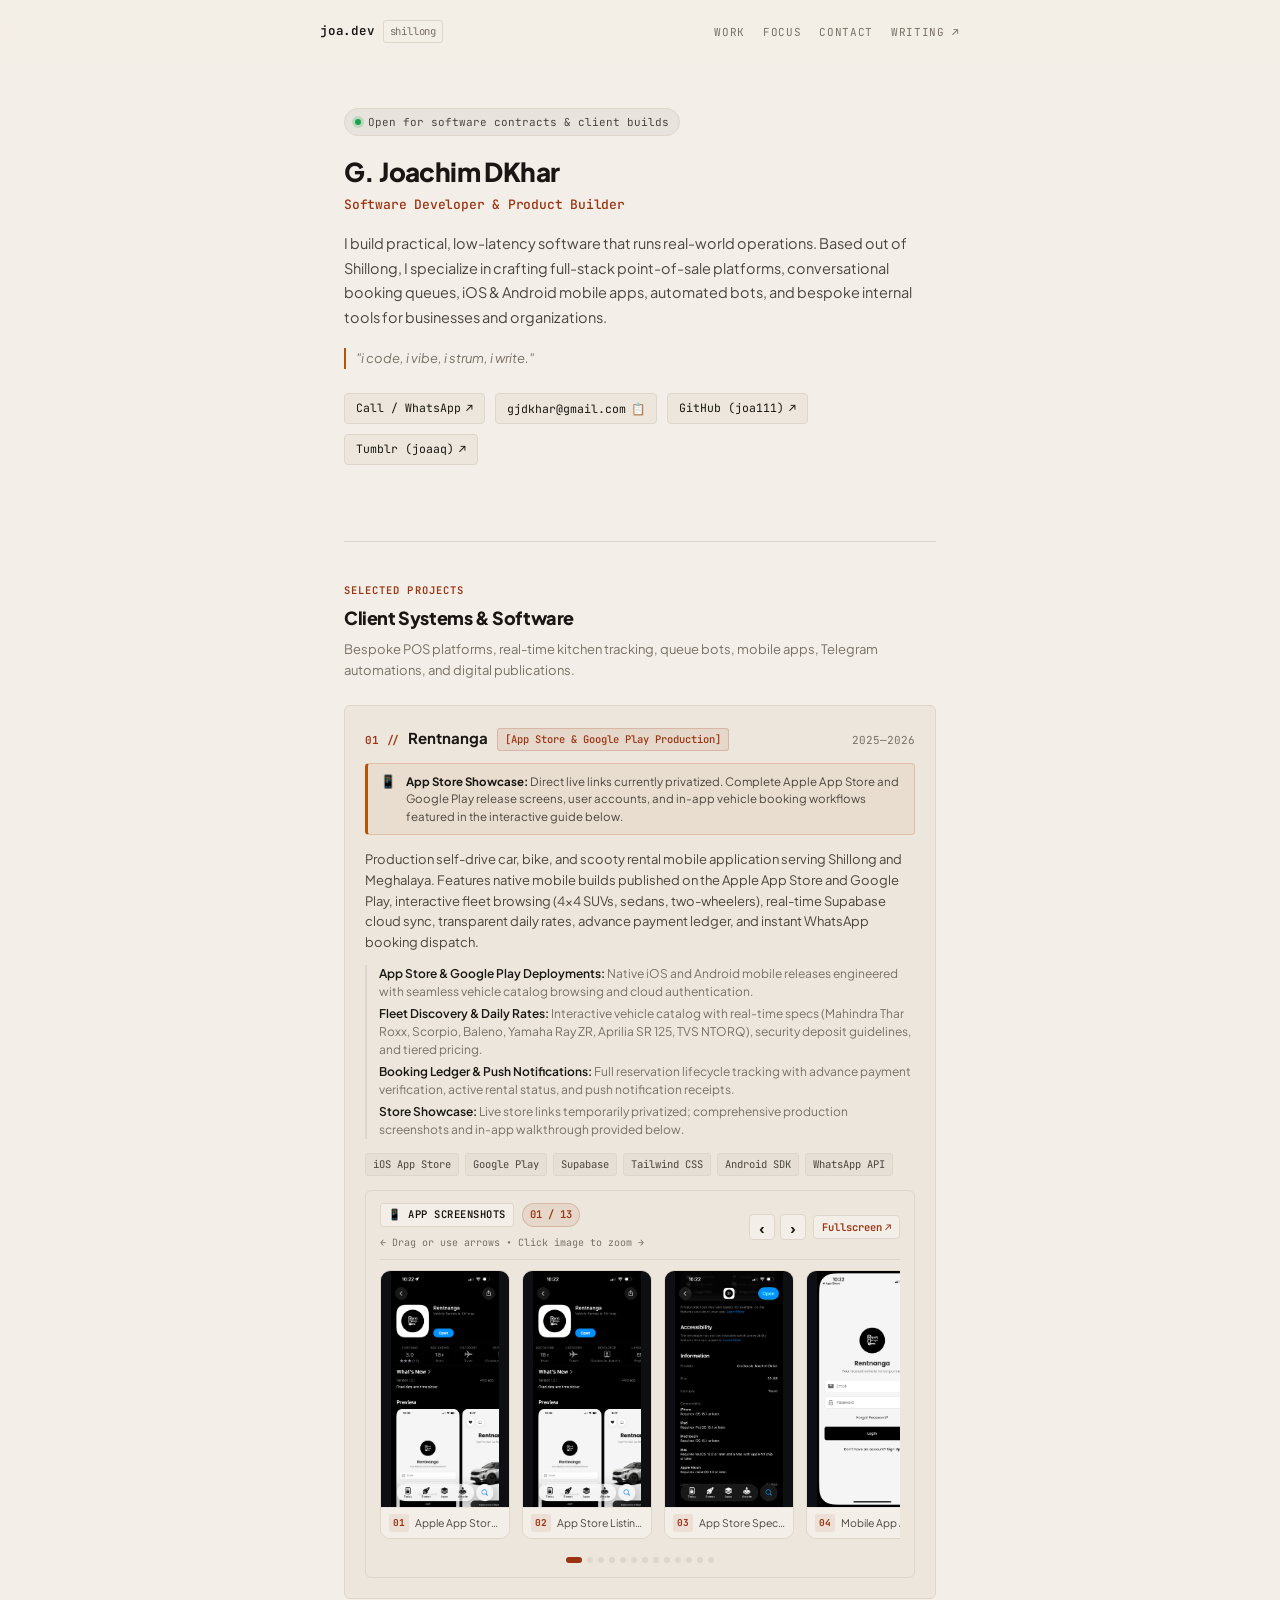
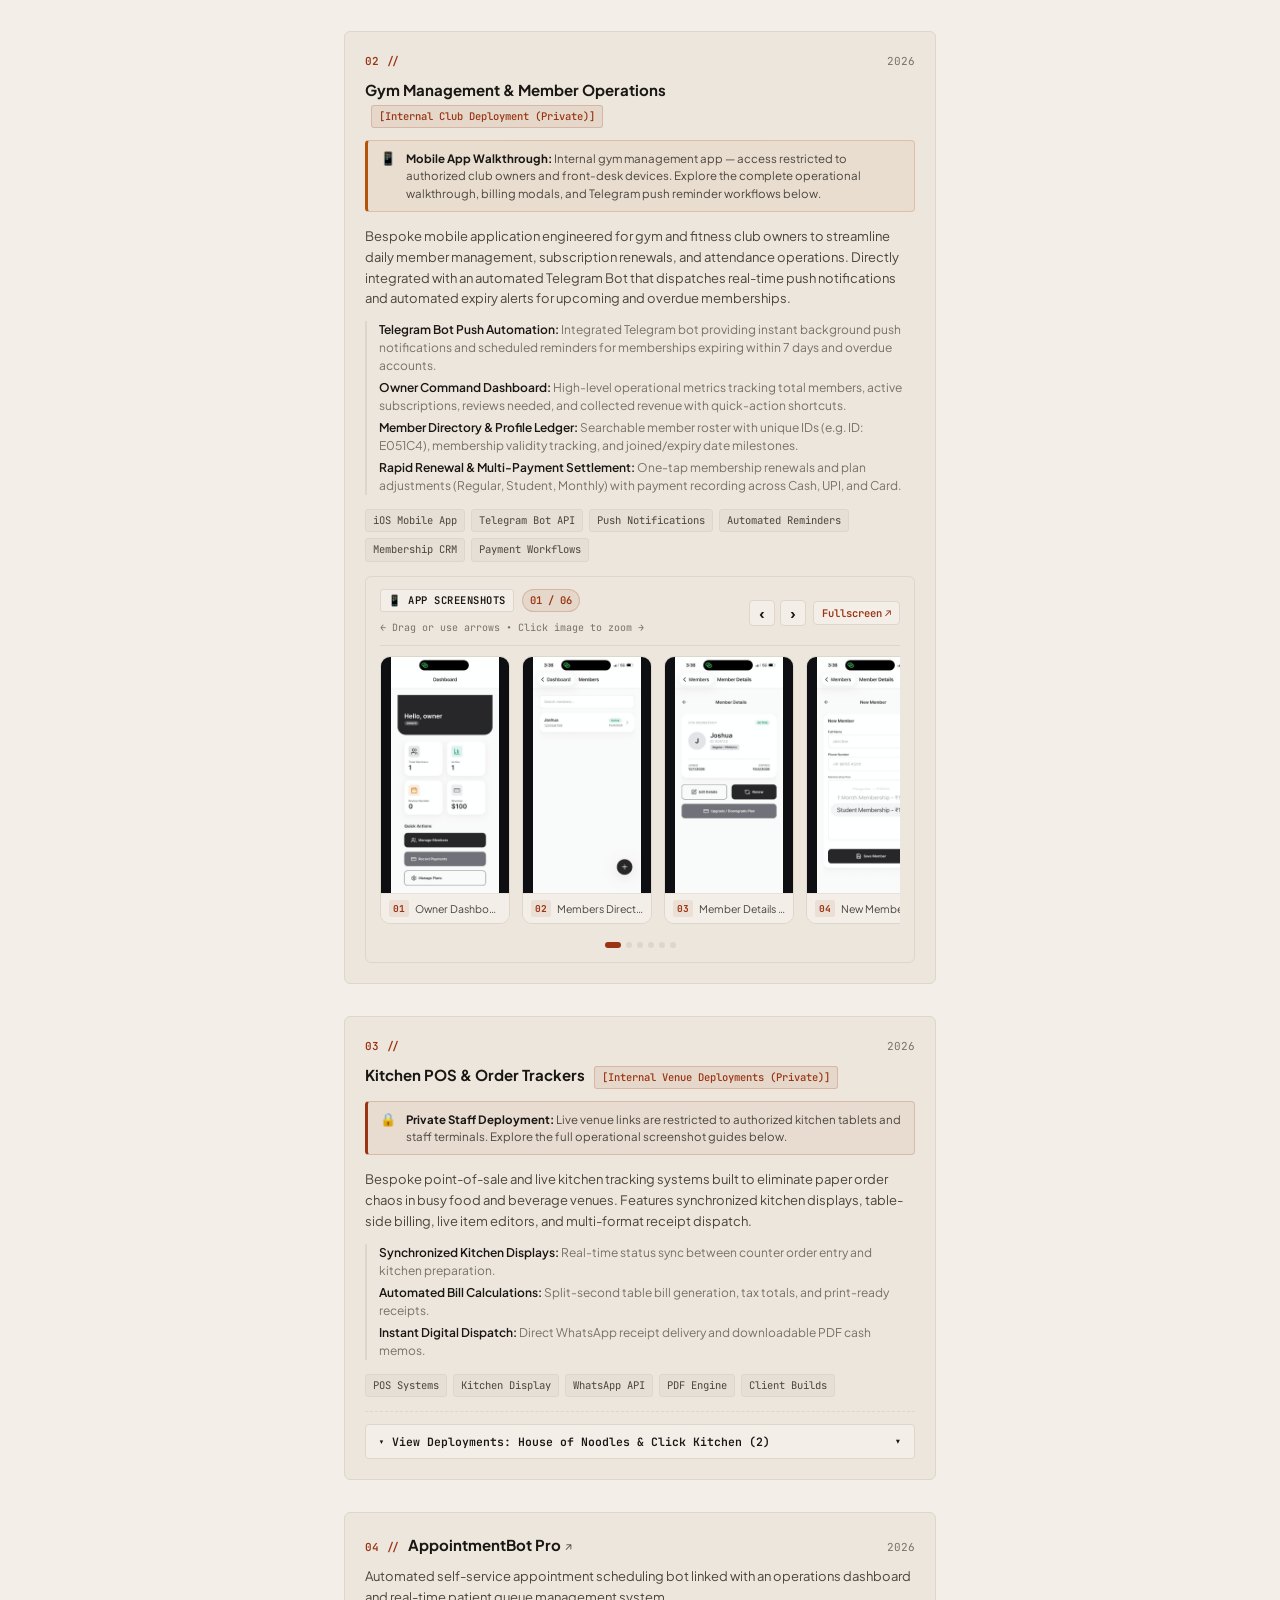
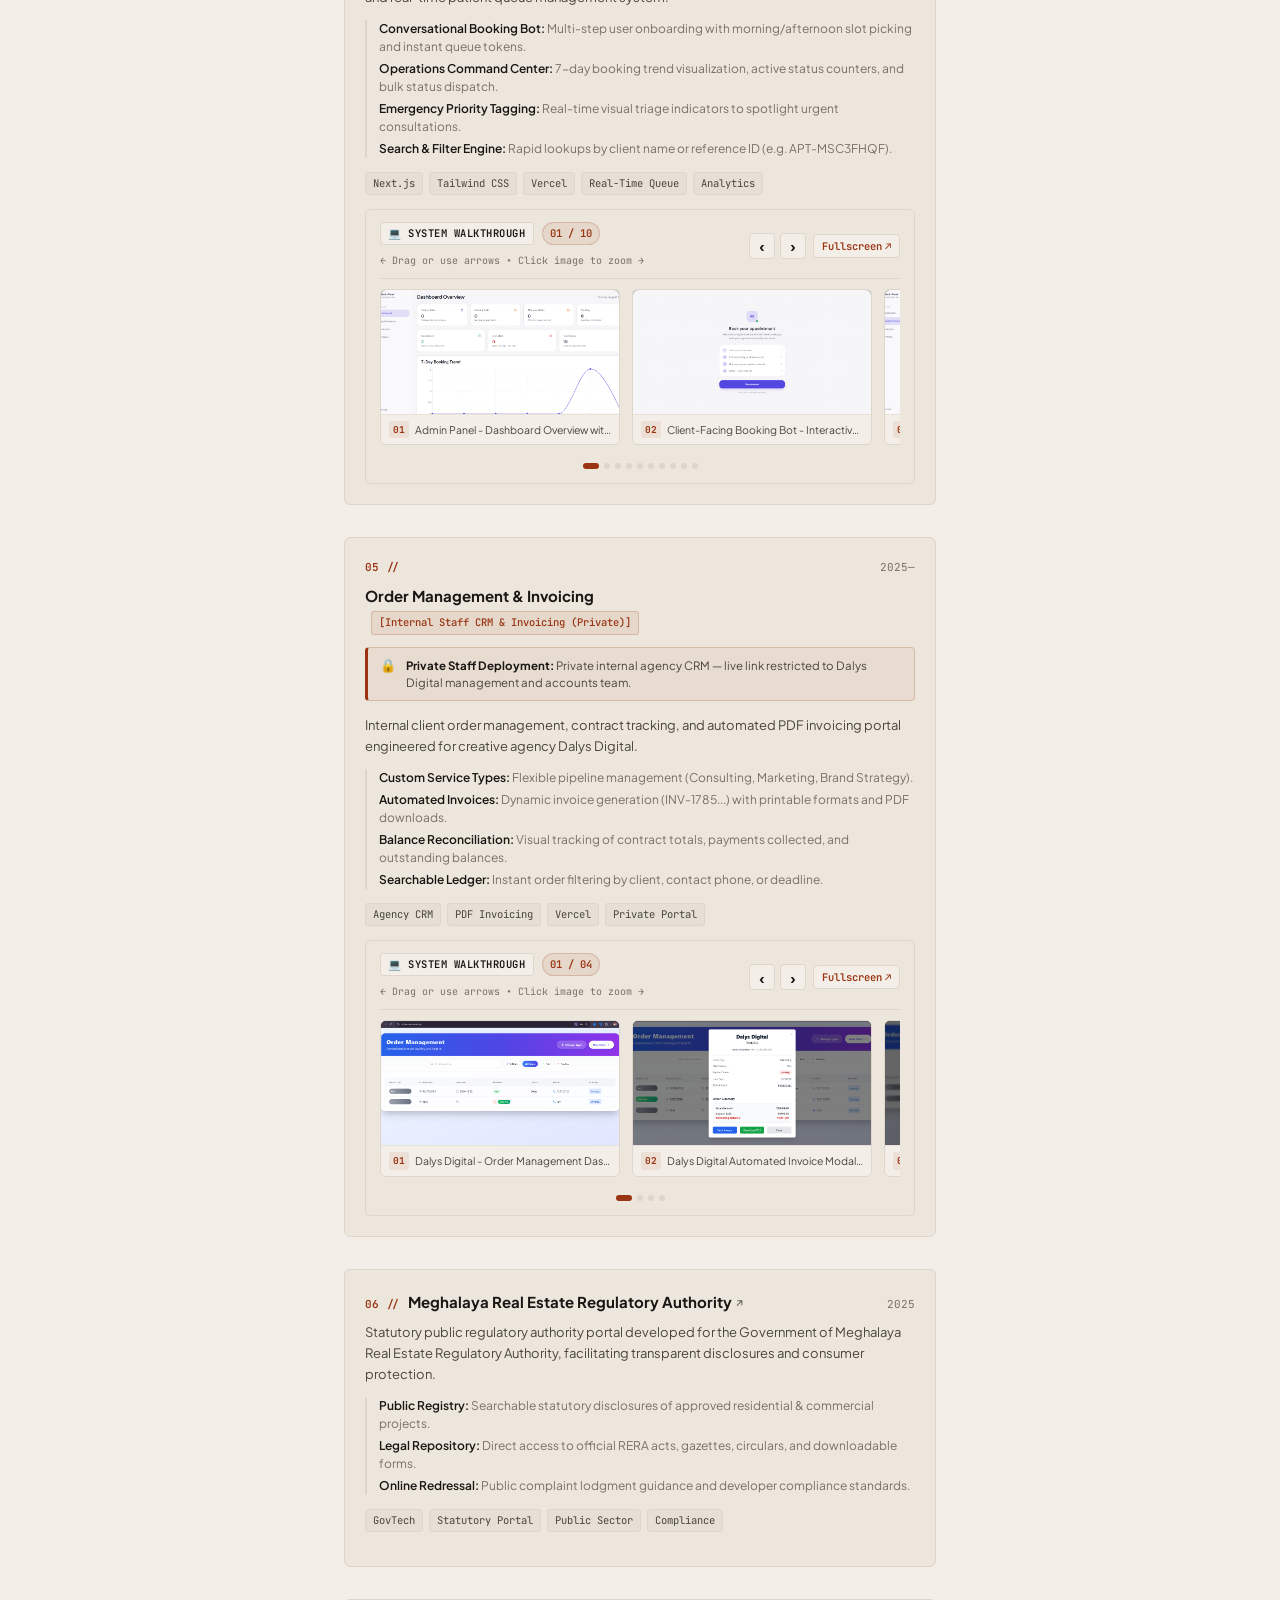
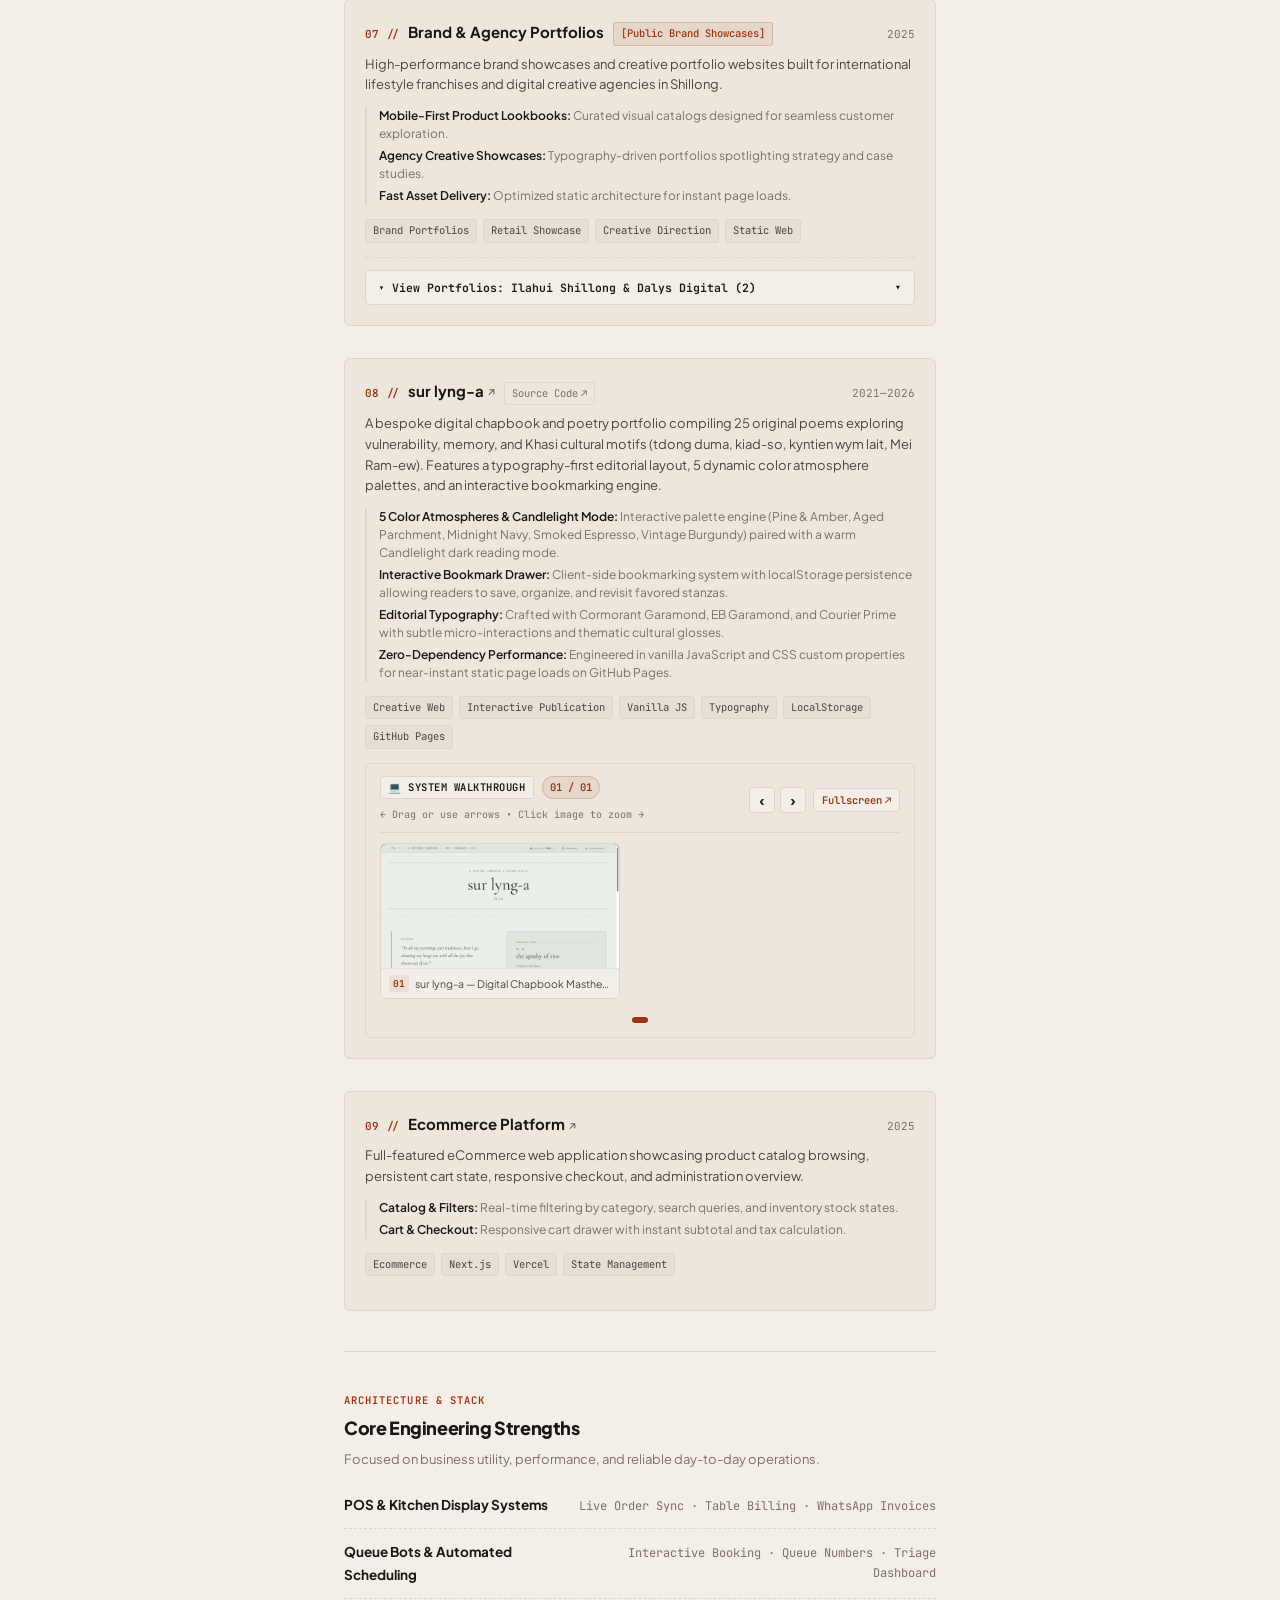
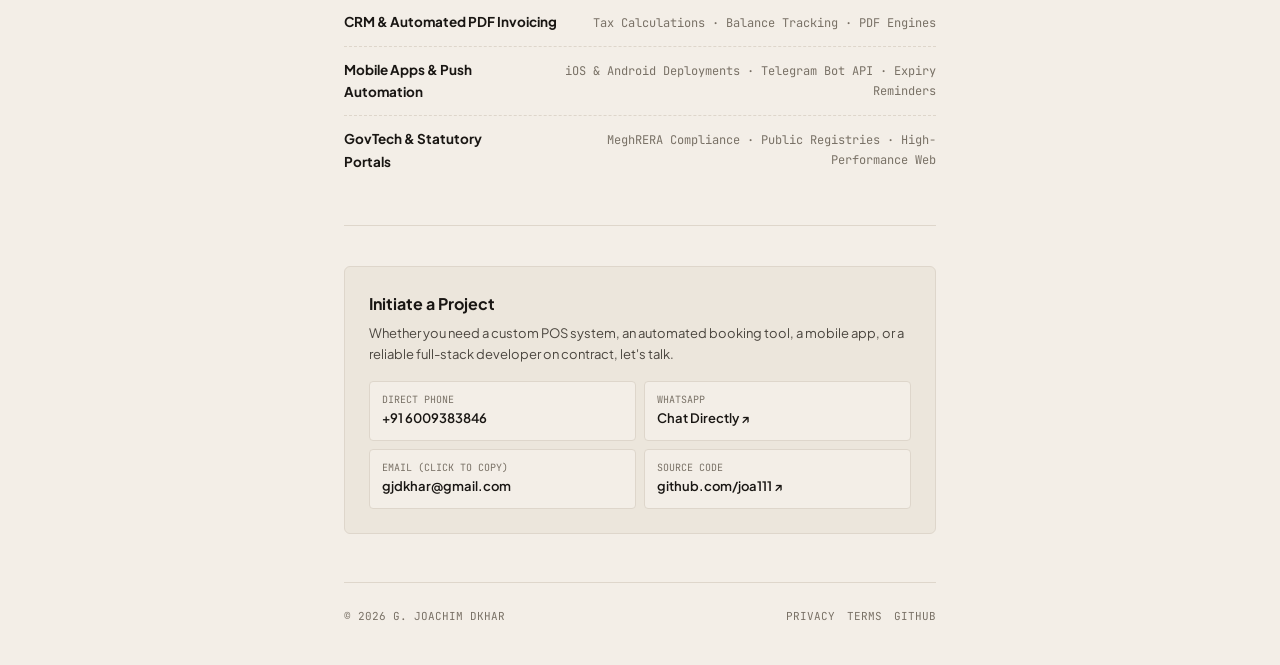
==== commit 16526007: "added gym" ====
--- a/index.html
+++ b/index.html
@@ -5,12 +5,12 @@
   <meta name="viewport" content="width=device-width, initial-scale=1.0, viewport-fit=cover" />
   
   <title>G. Joachim DKhar — Software Developer &amp; Product Builder</title>
-  <meta name="description" content="Portfolio of G. Joachim DKhar (joa). Software developer based in Shillong, Meghalaya. Specializing in custom POS platforms, queue systems, mobile apps, and client tools." />
+  <meta name="description" content="Portfolio of G. Joachim DKhar (joa). Software developer based in Shillong, Meghalaya. Specializing in custom POS platforms, queue systems, mobile apps, Telegram automations, and client tools." />
   <meta name="author" content="G. Joachim DKhar" />
   
   <!-- Open Graph -->
   <meta property="og:title" content="G. Joachim DKhar — Software Developer &amp; Product Builder" />
-  <meta property="og:description" content="Custom POS platforms, booking queue bots, Android mobile apps, and client SaaS solutions." />
+  <meta property="og:description" content="Custom POS platforms, booking queue bots, mobile apps, Telegram automations, and client software solutions." />
   <meta property="og:type" content="website" />
   <meta property="og:image" content="assets/noodles-1.png" />
   
@@ -56,7 +56,7 @@
         <p class="hero-role">Software Developer &amp; Product Builder</p>
 
         <p class="hero-bio">
-          I build practical, low-latency software that runs real-world operations. Based out of Shillong, I specialize in crafting full-stack point-of-sale platforms, conversational booking queues, Android mobile apps, and bespoke internal tools for businesses and organizations.
+          I build practical, low-latency software that runs real-world operations. Based out of Shillong, I specialize in crafting full-stack point-of-sale platforms, conversational booking queues, iOS &amp; Android mobile apps, automated bots, and bespoke internal tools for businesses and organizations.
         </p>
 
         <p class="hero-vibe">
@@ -92,7 +92,7 @@
           <span class="section-label-chip">Selected Projects</span>
           <h2 class="section-heading">Client Systems &amp; Software</h2>
           <p class="section-subtext">
-            Bespoke POS platforms, real-time kitchen tracking, queue bots, mobile apps, and agency tools.
+            Bespoke POS platforms, real-time kitchen tracking, queue bots, mobile apps, Telegram automations, and digital publications.
           </p>
         </div>
 
@@ -128,8 +128,12 @@
             <span class="focus-item-detail">Tax Calculations · Balance Tracking · PDF Engines</span>
           </div>
           <div class="focus-row">
-            <span class="focus-item-name">Mobile &amp; GovTech Infrastructure</span>
-            <span class="focus-item-detail">Google Play Production · Statutory Compliance Portals</span>
+            <span class="focus-item-name">Mobile Apps &amp; Push Automation</span>
+            <span class="focus-item-detail">iOS &amp; Android Deployments · Telegram Bot API · Expiry Reminders</span>
+          </div>
+          <div class="focus-row">
+            <span class="focus-item-name">GovTech &amp; Statutory Portals</span>
+            <span class="focus-item-detail">MeghRERA Compliance · Public Registries · High-Performance Web</span>
           </div>
         </div>
       </section>
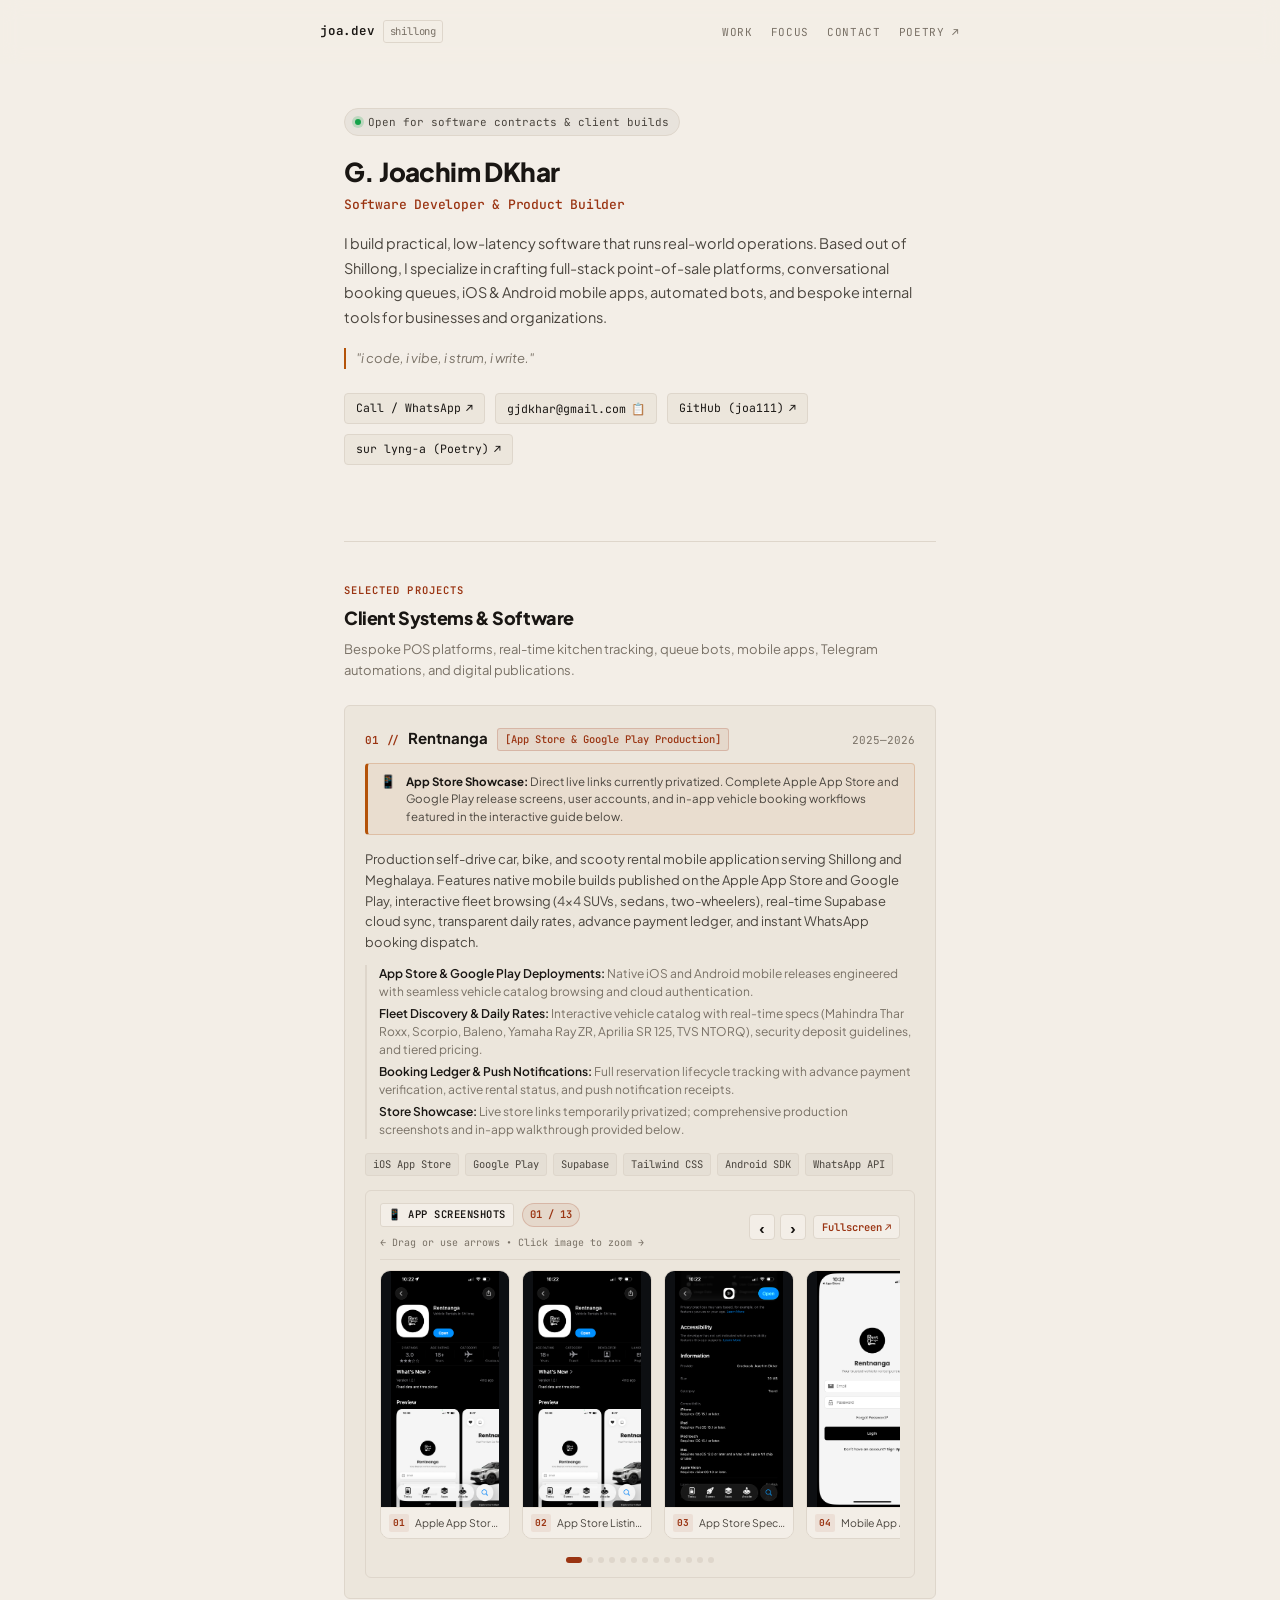
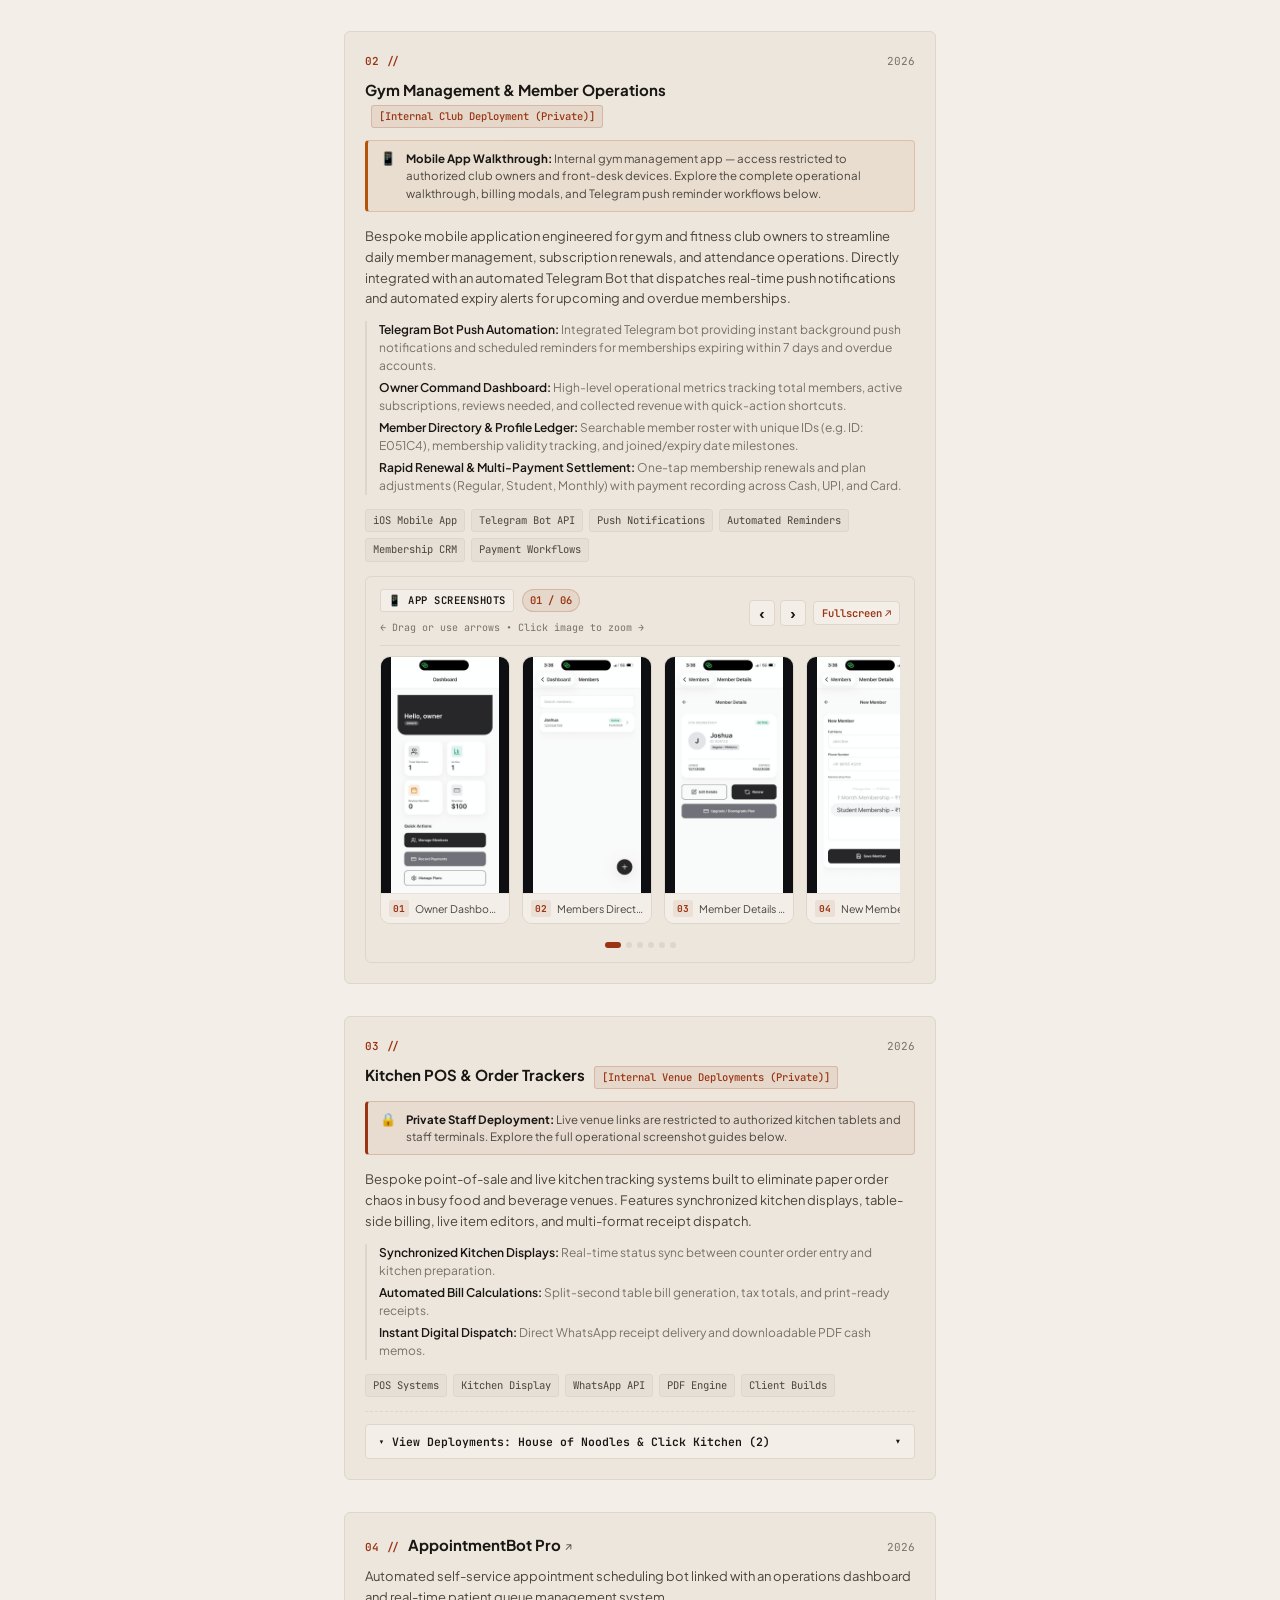
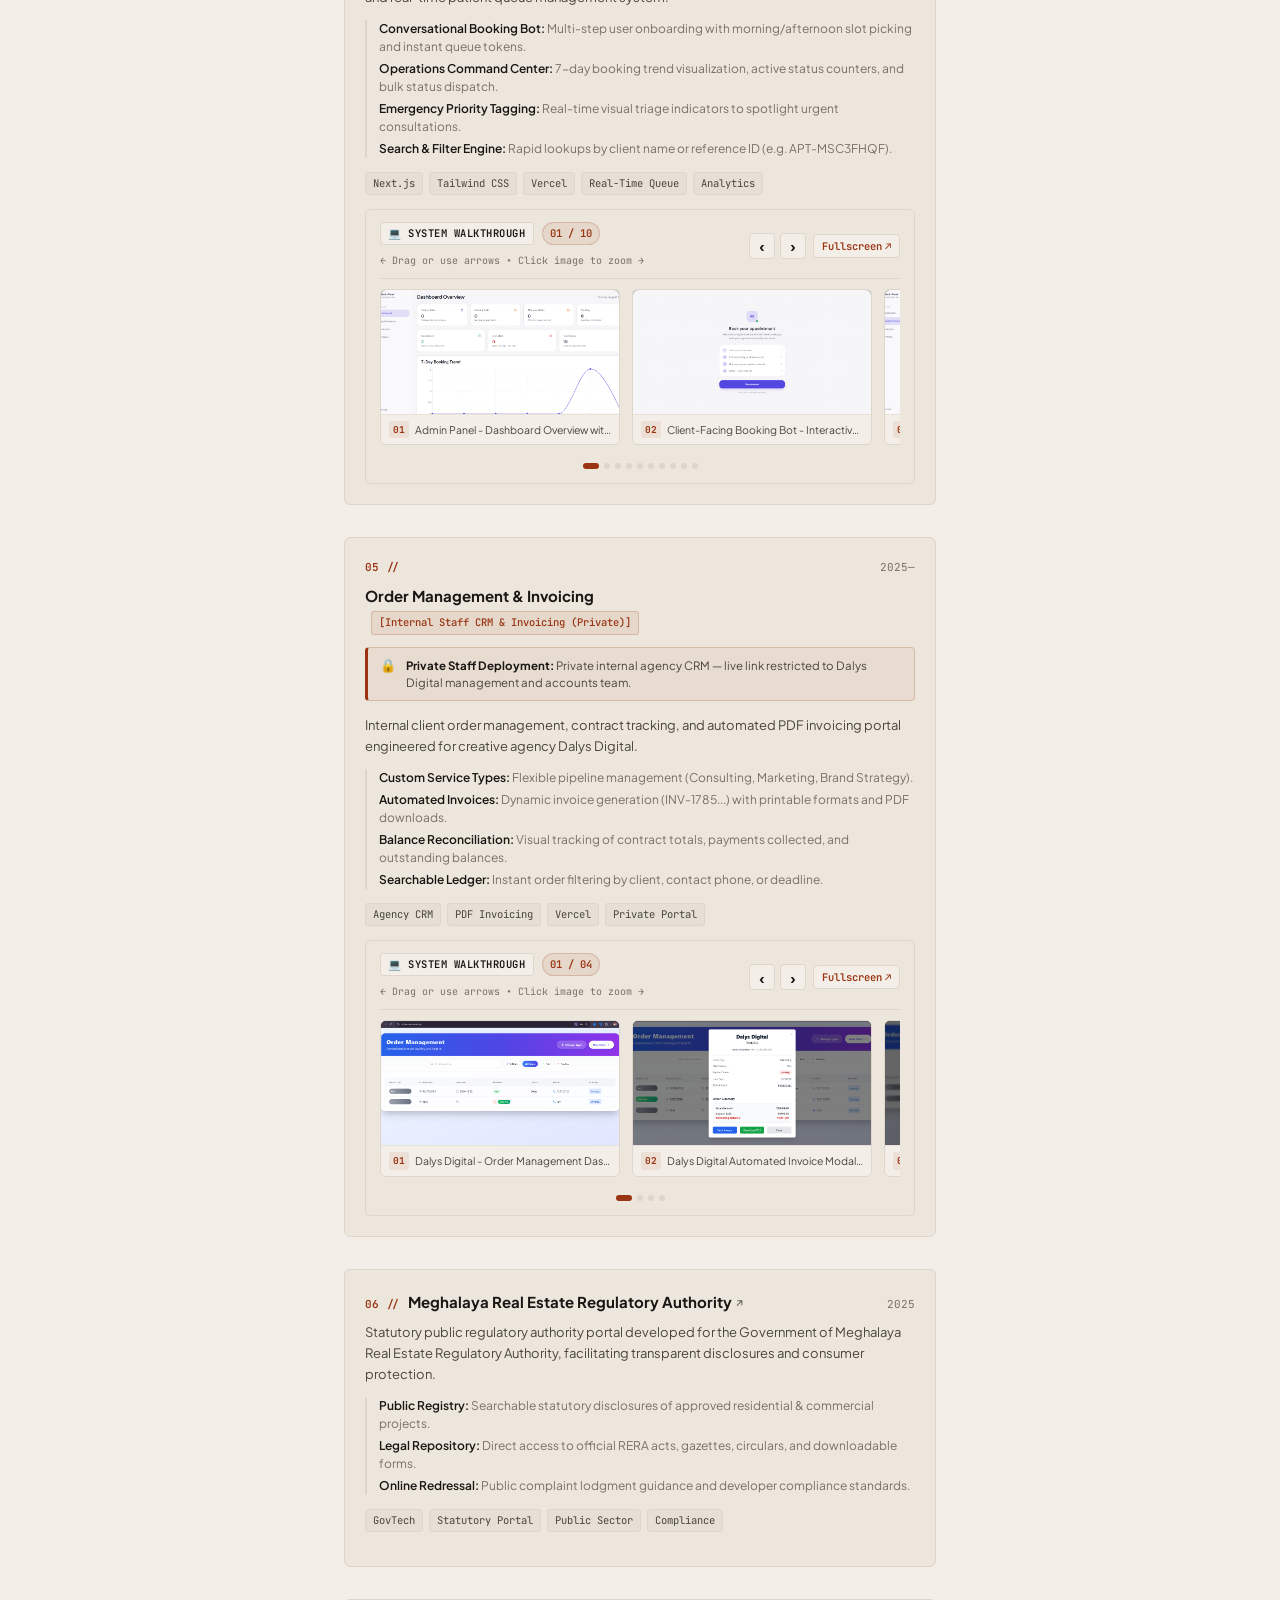
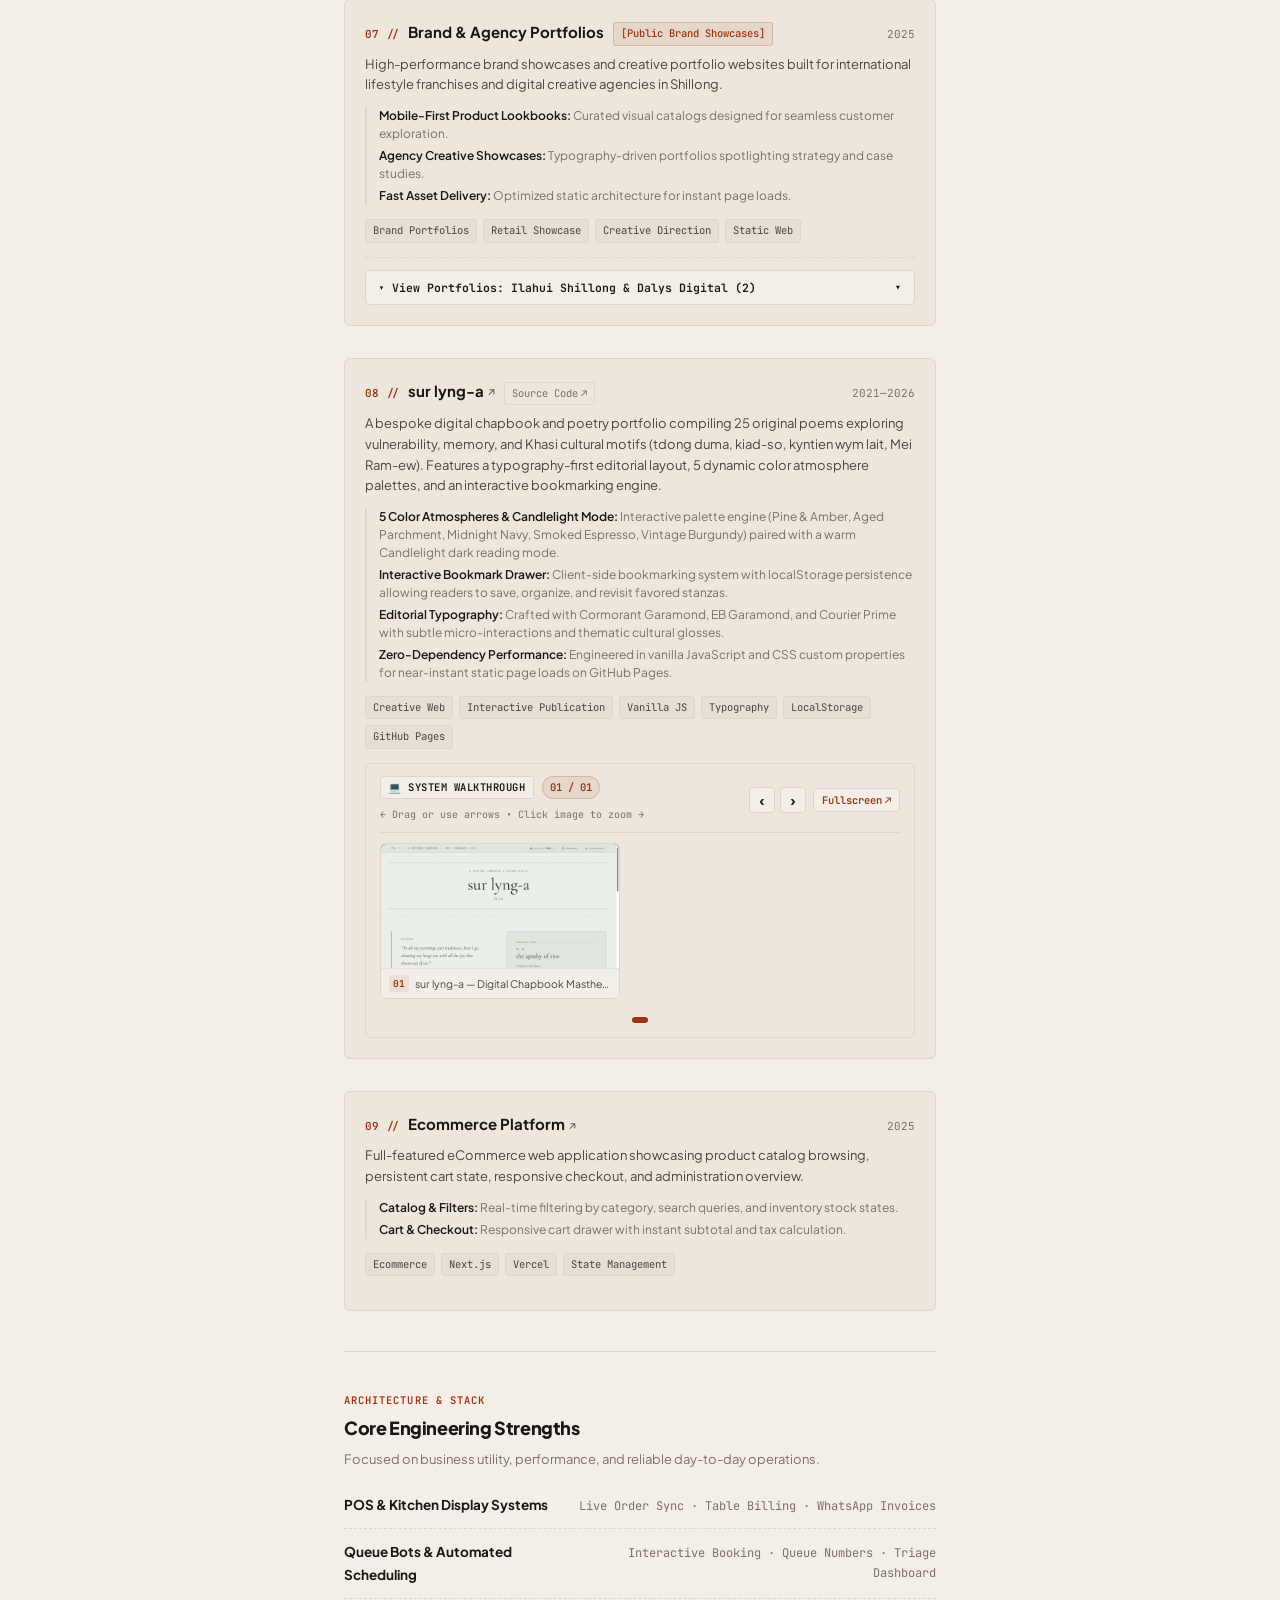
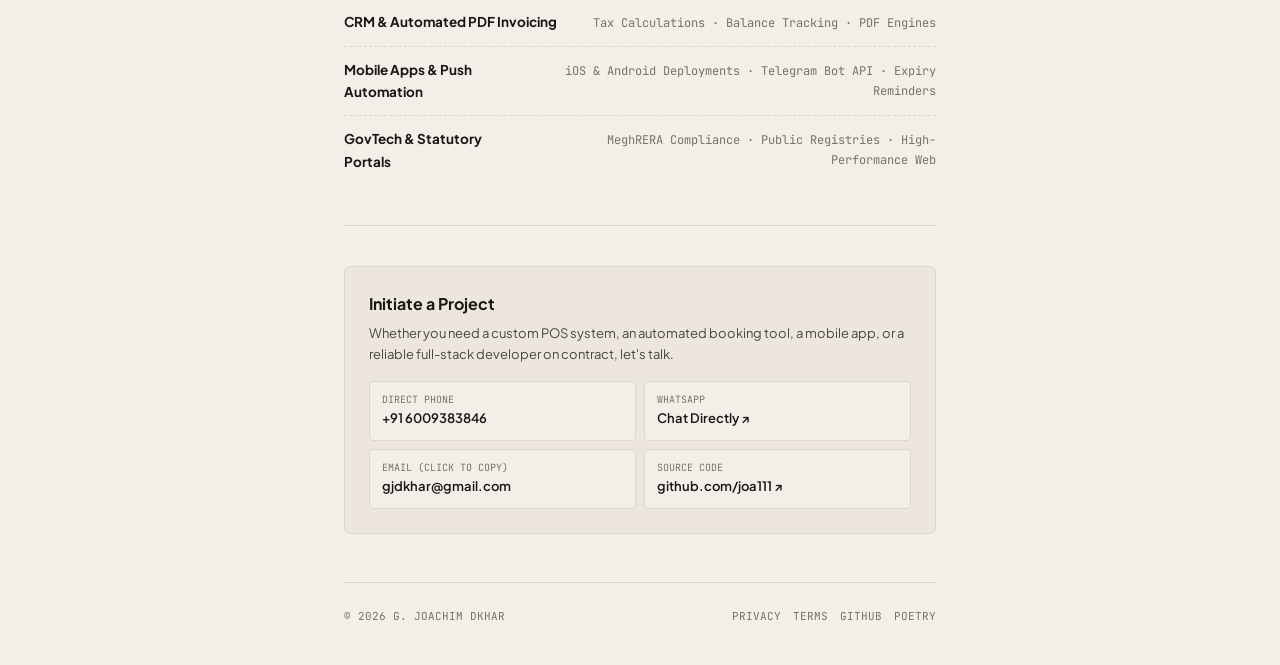
==== commit 0bcaedbd: "fixed terms n privacy" ====
--- a/index.html
+++ b/index.html
@@ -36,7 +36,7 @@
         <a href="#work">Work</a>
         <a href="#focus">Focus</a>
         <a href="#contact">Contact</a>
-        <a href="https://www.tumblr.com/joaaq?source=share" target="_blank" rel="noopener noreferrer">Writing ↗</a>
+        <a href="https://joa111.github.io/sur-lyng-a/" target="_blank" rel="noopener noreferrer">Poetry ↗</a>
       </nav>
     </div>
   </header>
@@ -77,8 +77,8 @@
             <span>GitHub (joa111)</span>
             <span>↗</span>
           </a>
-          <a href="https://www.tumblr.com/joaaq?source=share" target="_blank" rel="noopener noreferrer" class="connect-pill">
-            <span>Tumblr (joaaq)</span>
+          <a href="https://joa111.github.io/sur-lyng-a/" target="_blank" rel="noopener noreferrer" class="connect-pill">
+            <span>sur lyng-a (Poetry)</span>
             <span>↗</span>
           </a>
         </div>
@@ -180,6 +180,7 @@
             <a href="privacy.html">Privacy</a>
             <a href="terms.html">Terms</a>
             <a href="https://github.com/joa111" target="_blank" rel="noopener noreferrer">GitHub</a>
+            <a href="https://joa111.github.io/sur-lyng-a/" target="_blank" rel="noopener noreferrer">Poetry</a>
           </div>
         </div>
       </footer>
--- a/styles.css
+++ b/styles.css
@@ -1265,3 +1265,155 @@
     height: 205px;
   }
 }
+
+/* ==========================================================================
+   Legal Pages (Privacy & Terms)
+   ========================================================================== */
+
+.legal-page {
+  padding-top: 32px;
+  padding-bottom: 56px;
+}
+
+.back-nav-pill {
+  display: inline-flex;
+  align-items: center;
+  gap: 6px;
+  font-family: var(--font-mono);
+  font-size: 11.5px;
+  color: var(--ink-secondary);
+  background: var(--paper-card);
+  border: 1px solid var(--rule);
+  padding: 4px 10px;
+  border-radius: 4px;
+  margin-bottom: 20px;
+  transition: all 0.15s ease;
+}
+
+.back-nav-pill:hover {
+  background: var(--paper-elevated);
+  color: var(--accent-rust);
+  border-color: var(--ink-muted);
+}
+
+.legal-header {
+  margin-bottom: 20px;
+}
+
+.legal-title {
+  font-size: 24px;
+  font-weight: 800;
+  letter-spacing: -0.6px;
+  color: var(--ink);
+  margin: 8px 0 6px;
+}
+
+.legal-meta-ledger {
+  display: flex;
+  flex-wrap: wrap;
+  gap: 8px;
+  font-family: var(--font-mono);
+  font-size: 11px;
+  color: var(--ink-muted);
+}
+
+.legal-card {
+  background: var(--paper-card);
+  border: 1px solid var(--rule);
+  border-radius: 6px;
+  padding: 24px 20px;
+  margin-top: 24px;
+  display: flex;
+  flex-direction: column;
+  gap: 24px;
+}
+
+@media (min-width: 640px) {
+  .legal-card {
+    padding: 32px 28px;
+  }
+}
+
+.legal-section {
+  display: flex;
+  flex-direction: column;
+  gap: 10px;
+}
+
+.legal-section:not(:last-child) {
+  padding-bottom: 20px;
+  border-bottom: 1px solid var(--rule-light);
+}
+
+.legal-heading {
+  font-size: 15px;
+  font-weight: 700;
+  color: var(--ink);
+  letter-spacing: -0.2px;
+  display: flex;
+  align-items: baseline;
+  gap: 6px;
+}
+
+.legal-num {
+  font-family: var(--font-mono);
+  font-size: 11.5px;
+  color: var(--ink-muted);
+  font-weight: 600;
+}
+
+.legal-section p {
+  color: var(--ink-secondary);
+  font-size: 13.5px;
+  line-height: 1.7;
+}
+
+.legal-section ul {
+  list-style: none;
+  padding-left: 0;
+  display: flex;
+  flex-direction: column;
+  gap: 10px;
+}
+
+.legal-section li {
+  position: relative;
+  padding-left: 18px;
+  color: var(--ink-secondary);
+  font-size: 13.5px;
+  line-height: 1.65;
+}
+
+.legal-section li::before {
+  content: '▪';
+  position: absolute;
+  left: 2px;
+  top: 0;
+  color: var(--accent-rust);
+  font-size: 11px;
+}
+
+.legal-section strong {
+  color: var(--ink);
+  font-weight: 600;
+}
+
+.legal-section a {
+  color: var(--accent-rust);
+  text-decoration: underline;
+  text-underline-offset: 2px;
+}
+
+.legal-section a:hover {
+  color: var(--accent-amber);
+}
+
+.legal-section code {
+  font-family: var(--font-mono);
+  font-size: 12px;
+  background: rgba(25, 22, 19, 0.06);
+  padding: 1px 5px;
+  border-radius: 3px;
+  color: var(--ink);
+}
+
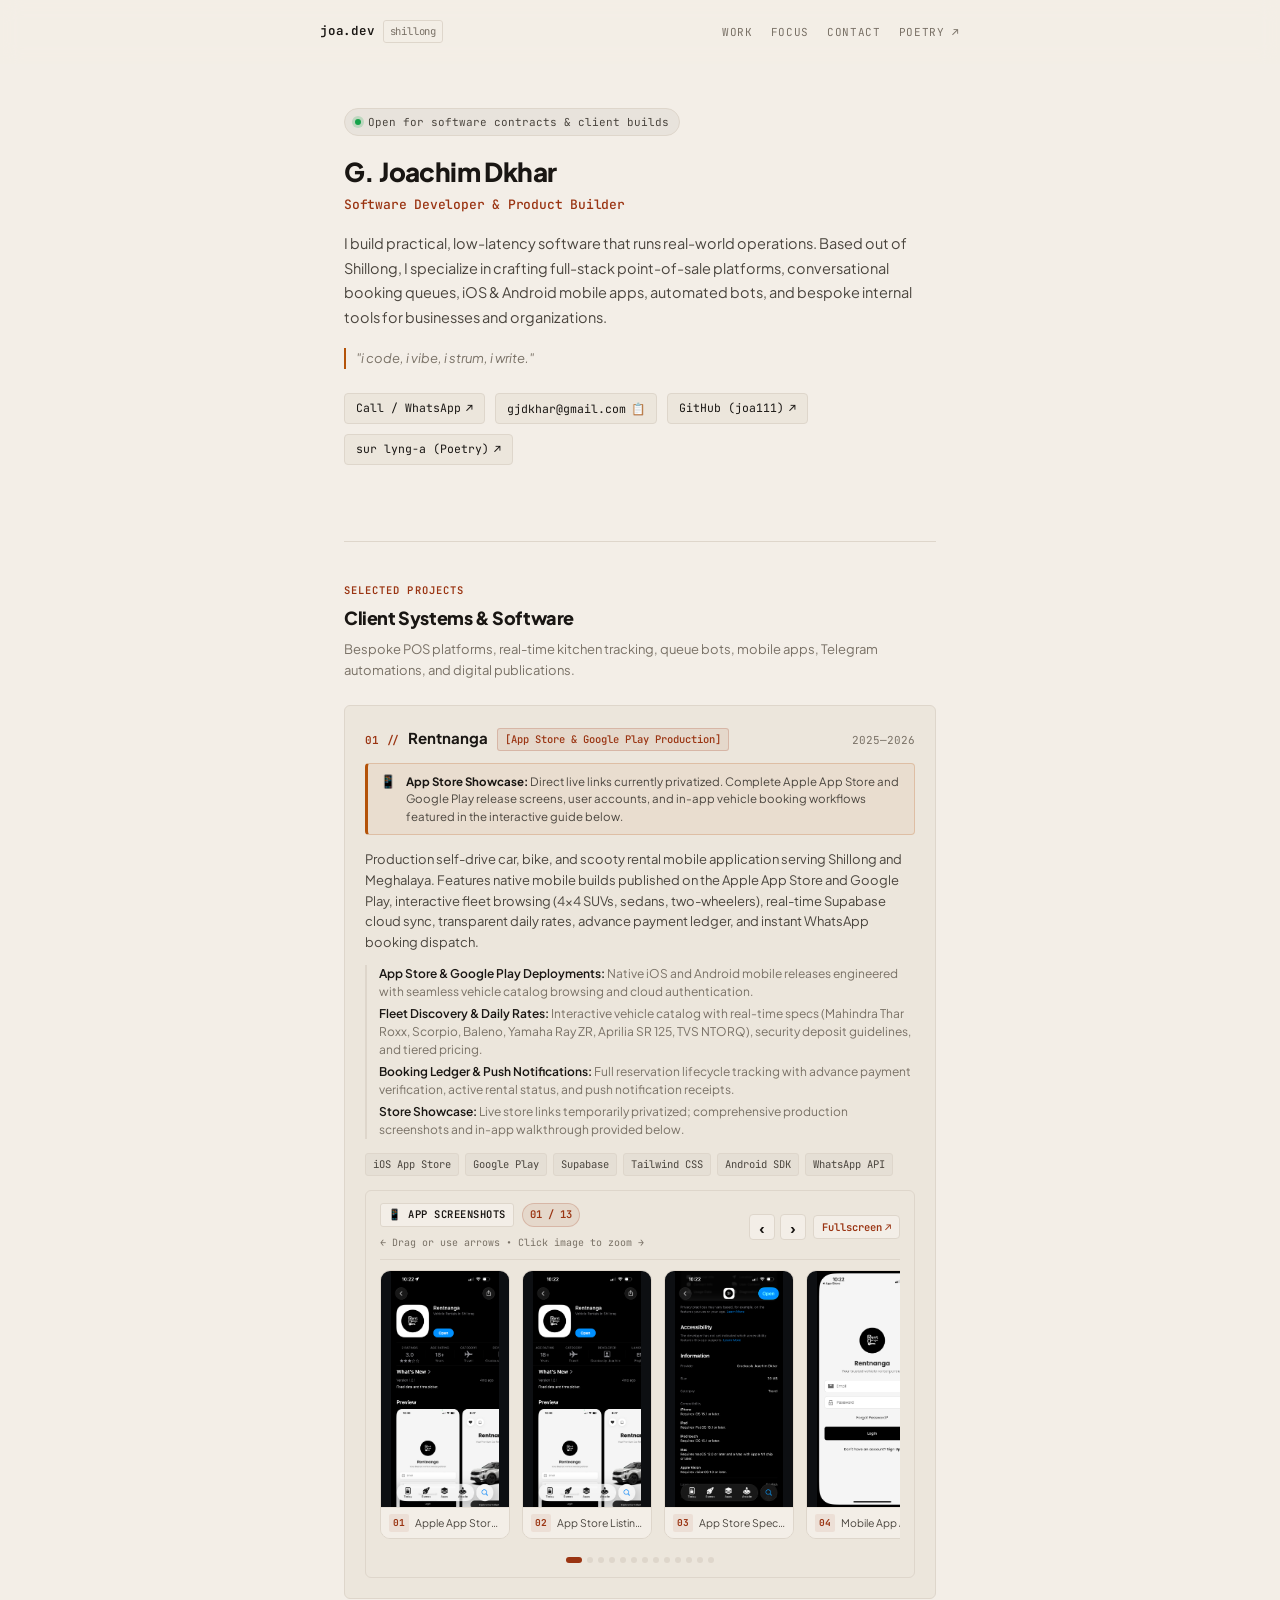
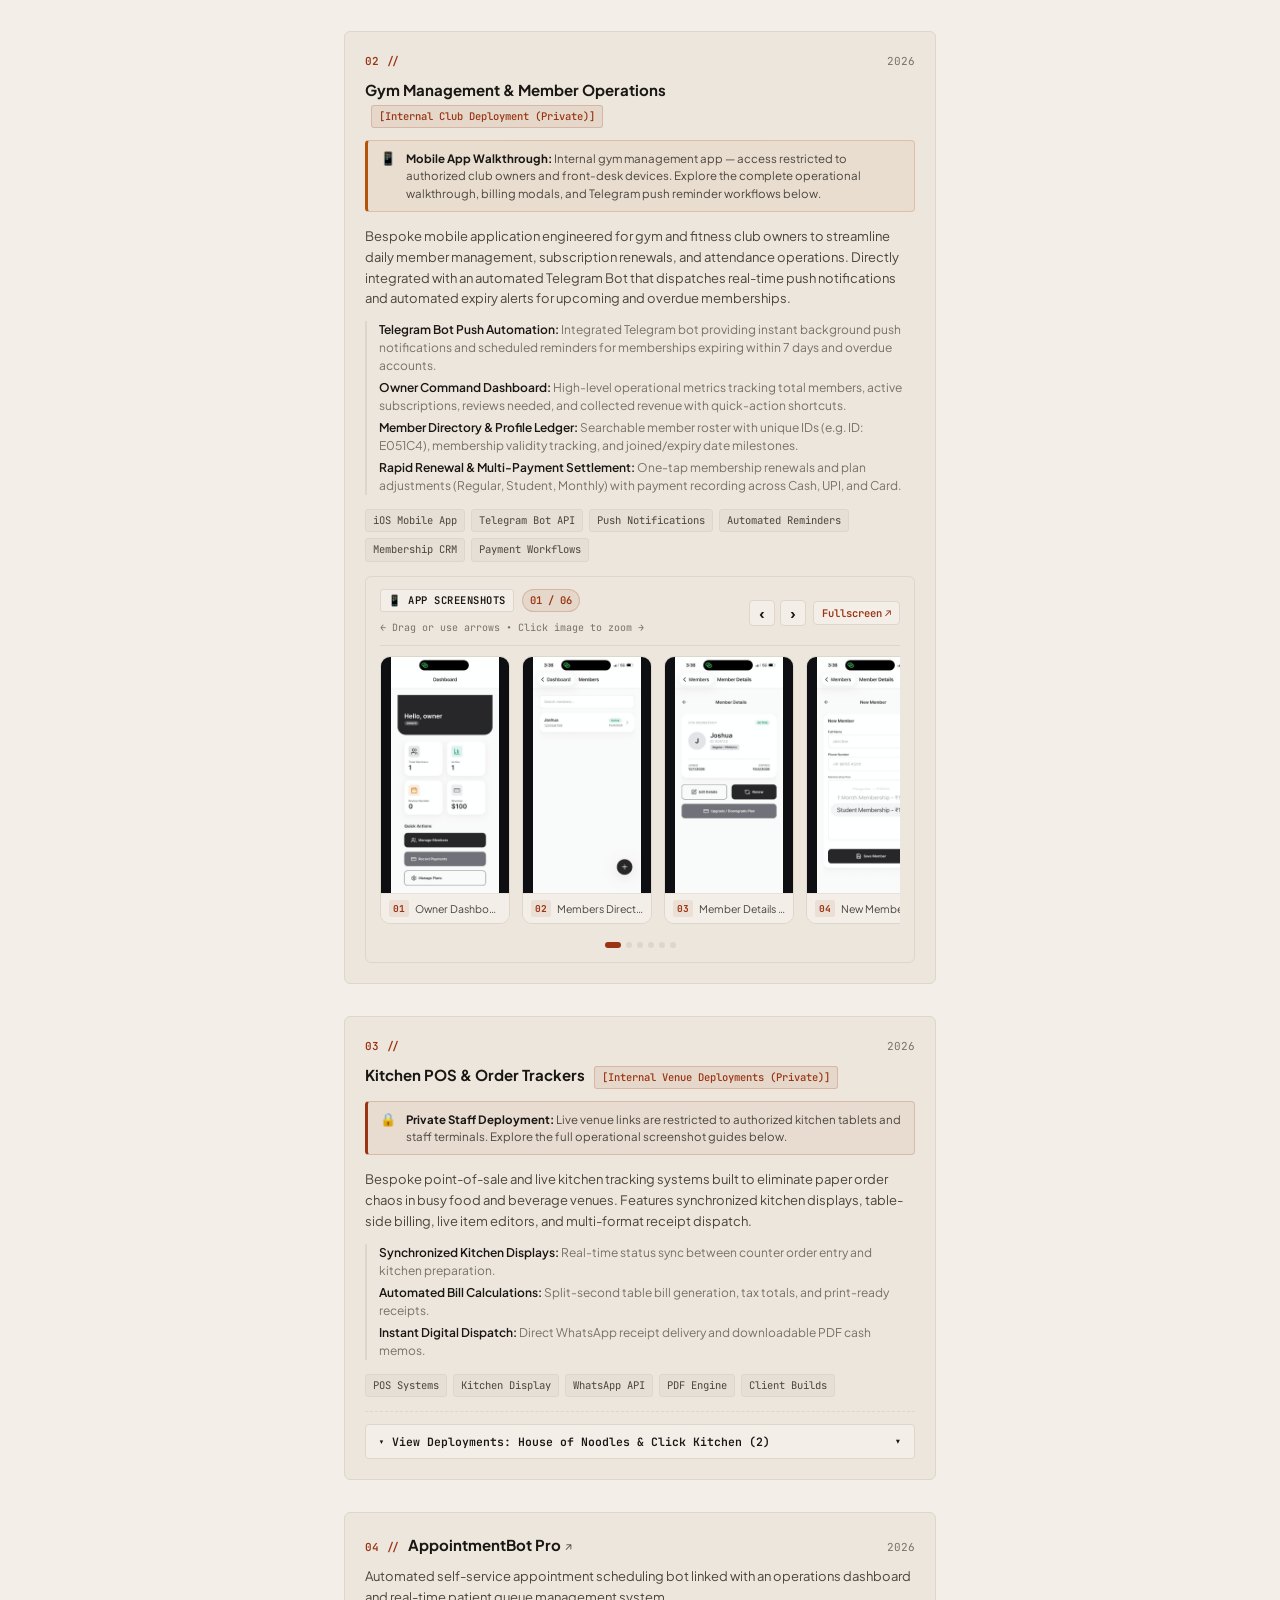
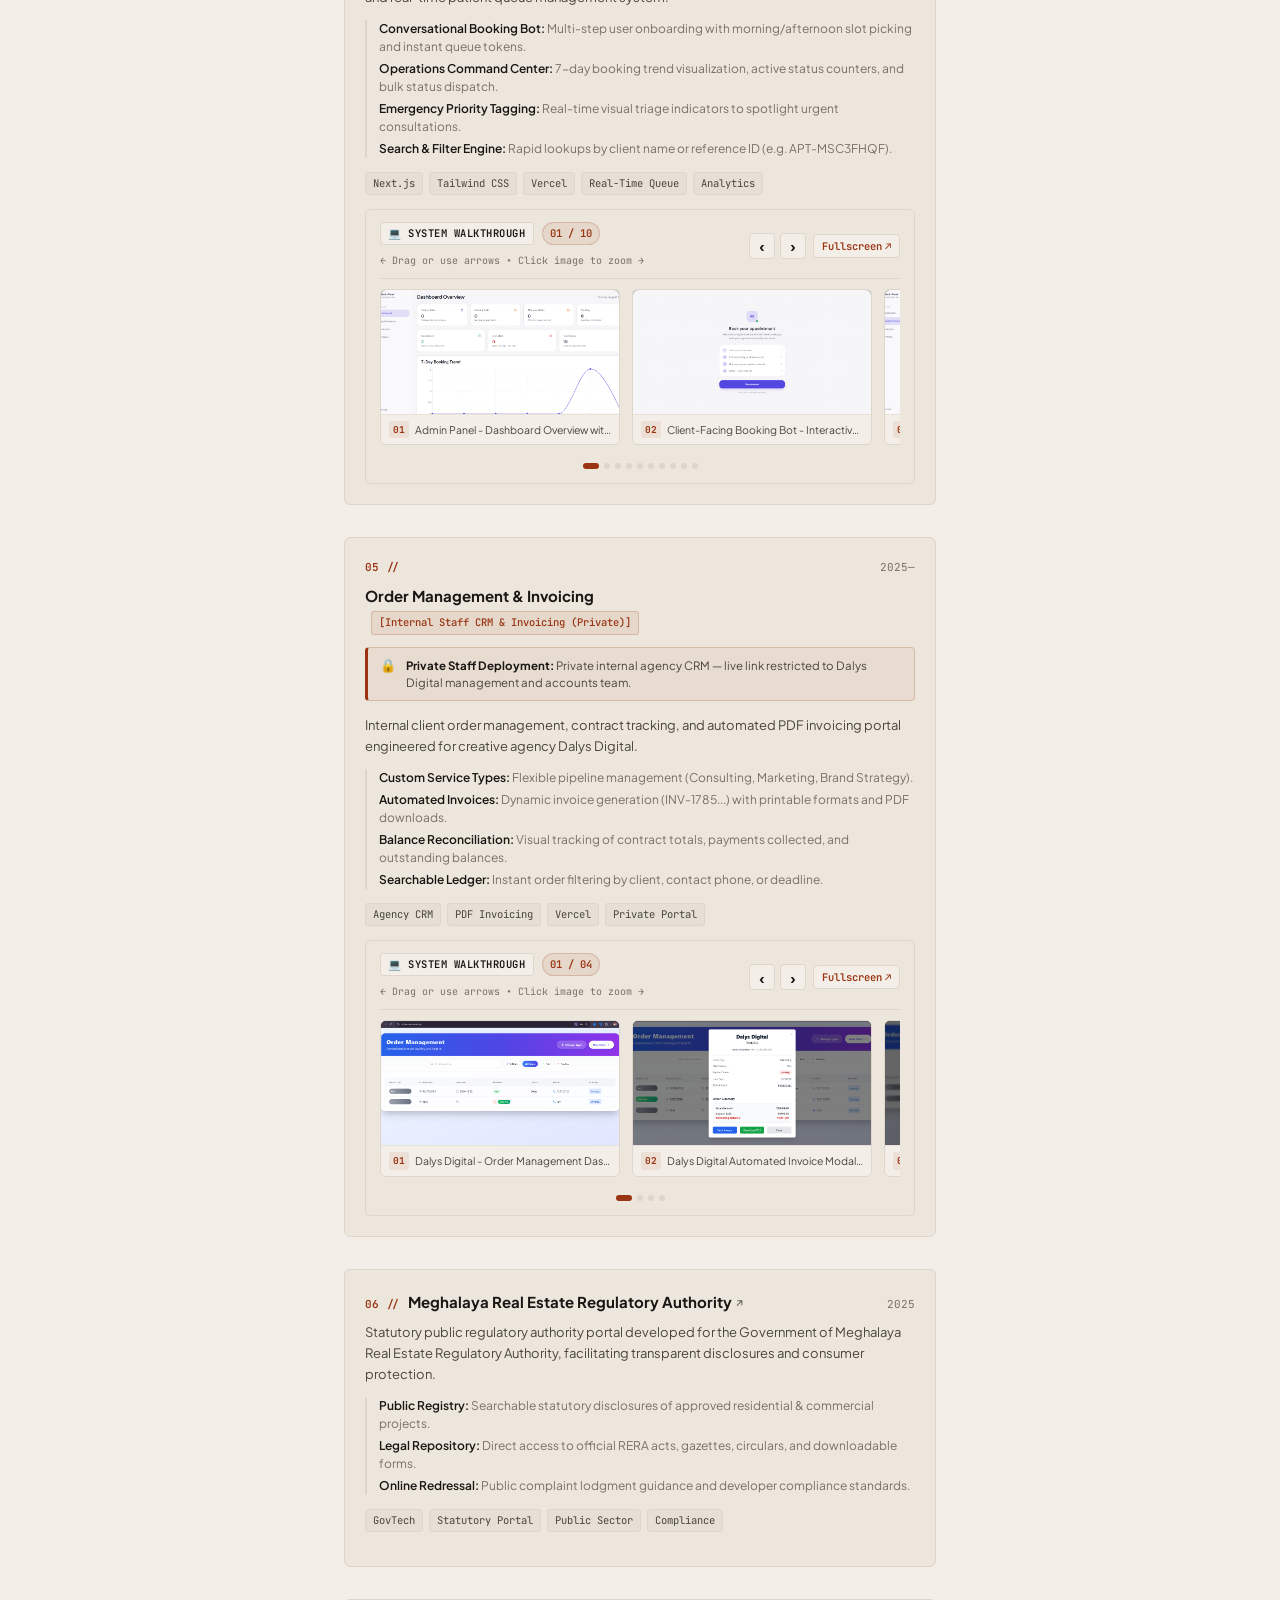
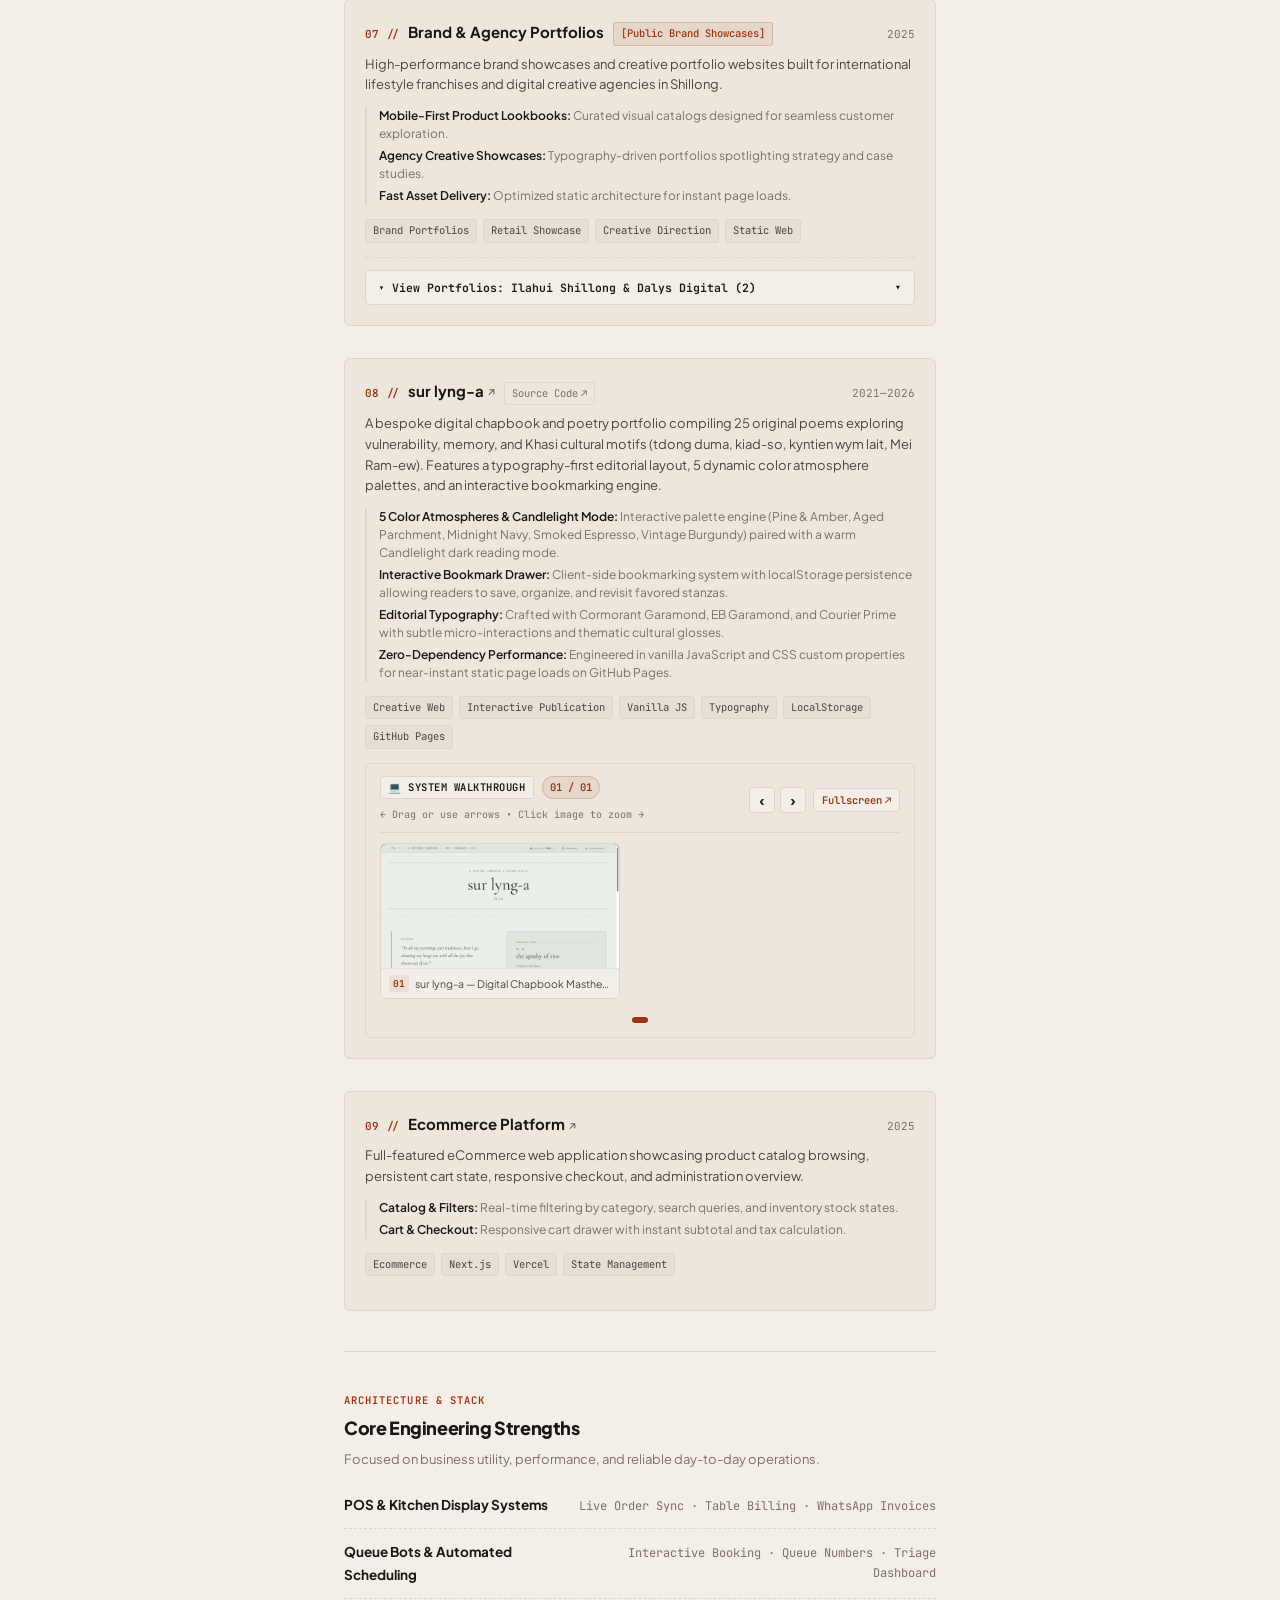
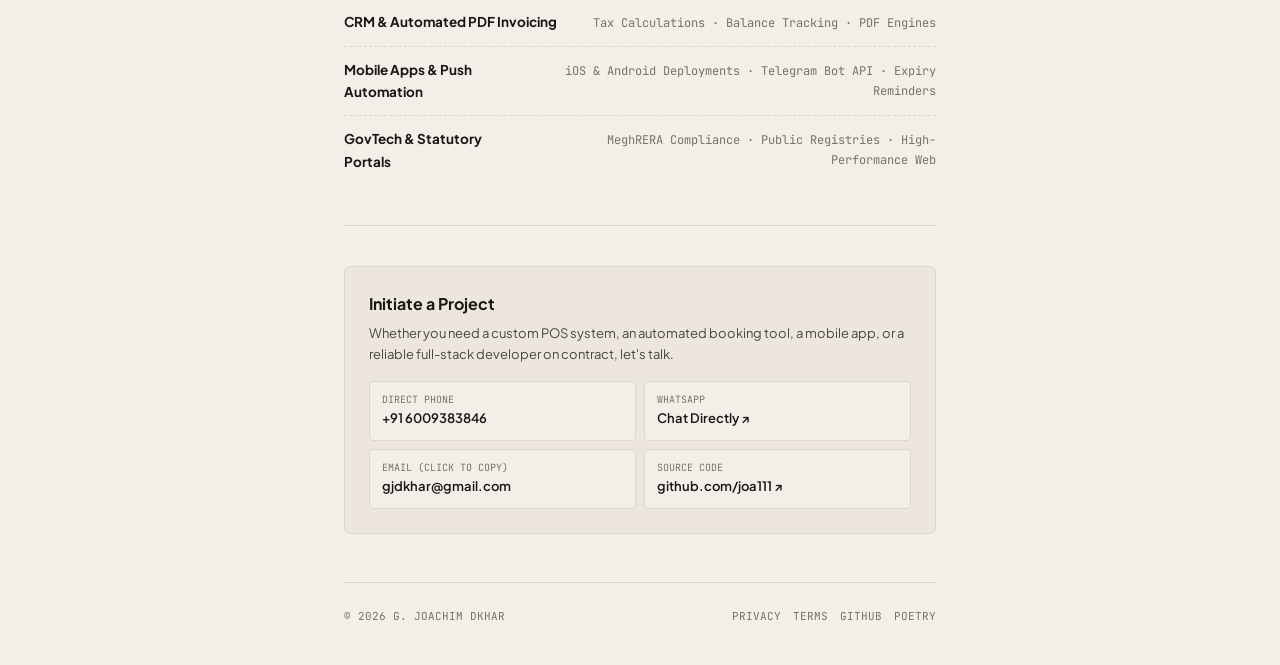
==== commit 49cf0a51: "fix typos" ====
--- a/index.html
+++ b/index.html
@@ -4,12 +4,12 @@
   <meta charset="UTF-8" />
   <meta name="viewport" content="width=device-width, initial-scale=1.0, viewport-fit=cover" />
   
-  <title>G. Joachim DKhar — Software Developer &amp; Product Builder</title>
-  <meta name="description" content="Portfolio of G. Joachim DKhar (joa). Software developer based in Shillong, Meghalaya. Specializing in custom POS platforms, queue systems, mobile apps, Telegram automations, and client tools." />
-  <meta name="author" content="G. Joachim DKhar" />
+  <title>G. Joachim Dkhar — Software Developer &amp; Product Builder</title>
+  <meta name="description" content="Portfolio of G. Joachim Dkhar (joa). Software developer based in Shillong, Meghalaya. Specializing in custom POS platforms, queue systems, mobile apps, Telegram automations, and client tools." />
+  <meta name="author" content="G. Joachim Dkhar" />
   
   <!-- Open Graph -->
-  <meta property="og:title" content="G. Joachim DKhar — Software Developer &amp; Product Builder" />
+  <meta property="og:title" content="G. Joachim Dkhar — Software Developer &amp; Product Builder" />
   <meta property="og:description" content="Custom POS platforms, booking queue bots, mobile apps, Telegram automations, and client software solutions." />
   <meta property="og:type" content="website" />
   <meta property="og:image" content="assets/noodles-1.png" />
@@ -52,7 +52,7 @@
           <span>Open for software contracts &amp; client builds</span>
         </div>
 
-        <h1 class="hero-name">G. Joachim DKhar</h1>
+        <h1 class="hero-name">G. Joachim Dkhar</h1>
         <p class="hero-role">Software Developer &amp; Product Builder</p>
 
         <p class="hero-bio">
@@ -175,7 +175,7 @@
       <!-- Footer -->
       <footer class="site-footer">
         <div class="footer-content">
-          <span>&copy; 2026 G. Joachim DKhar</span>
+          <span>&copy; 2026 G. Joachim Dkhar</span>
           <div class="footer-nav">
             <a href="privacy.html">Privacy</a>
             <a href="terms.html">Terms</a>
--- a/styles.css
+++ b/styles.css
@@ -1,5 +1,5 @@
 /* ==========================================================================
-   G. Joachim DKhar Portfolio
+   G. Joachim Dkhar Portfolio
    Original Tactile Editorial Theme (Warm Parchment & Obsidian Ink)
    Unique layout, craftsman typography, mobile-first responsiveness
    ========================================================================== */
